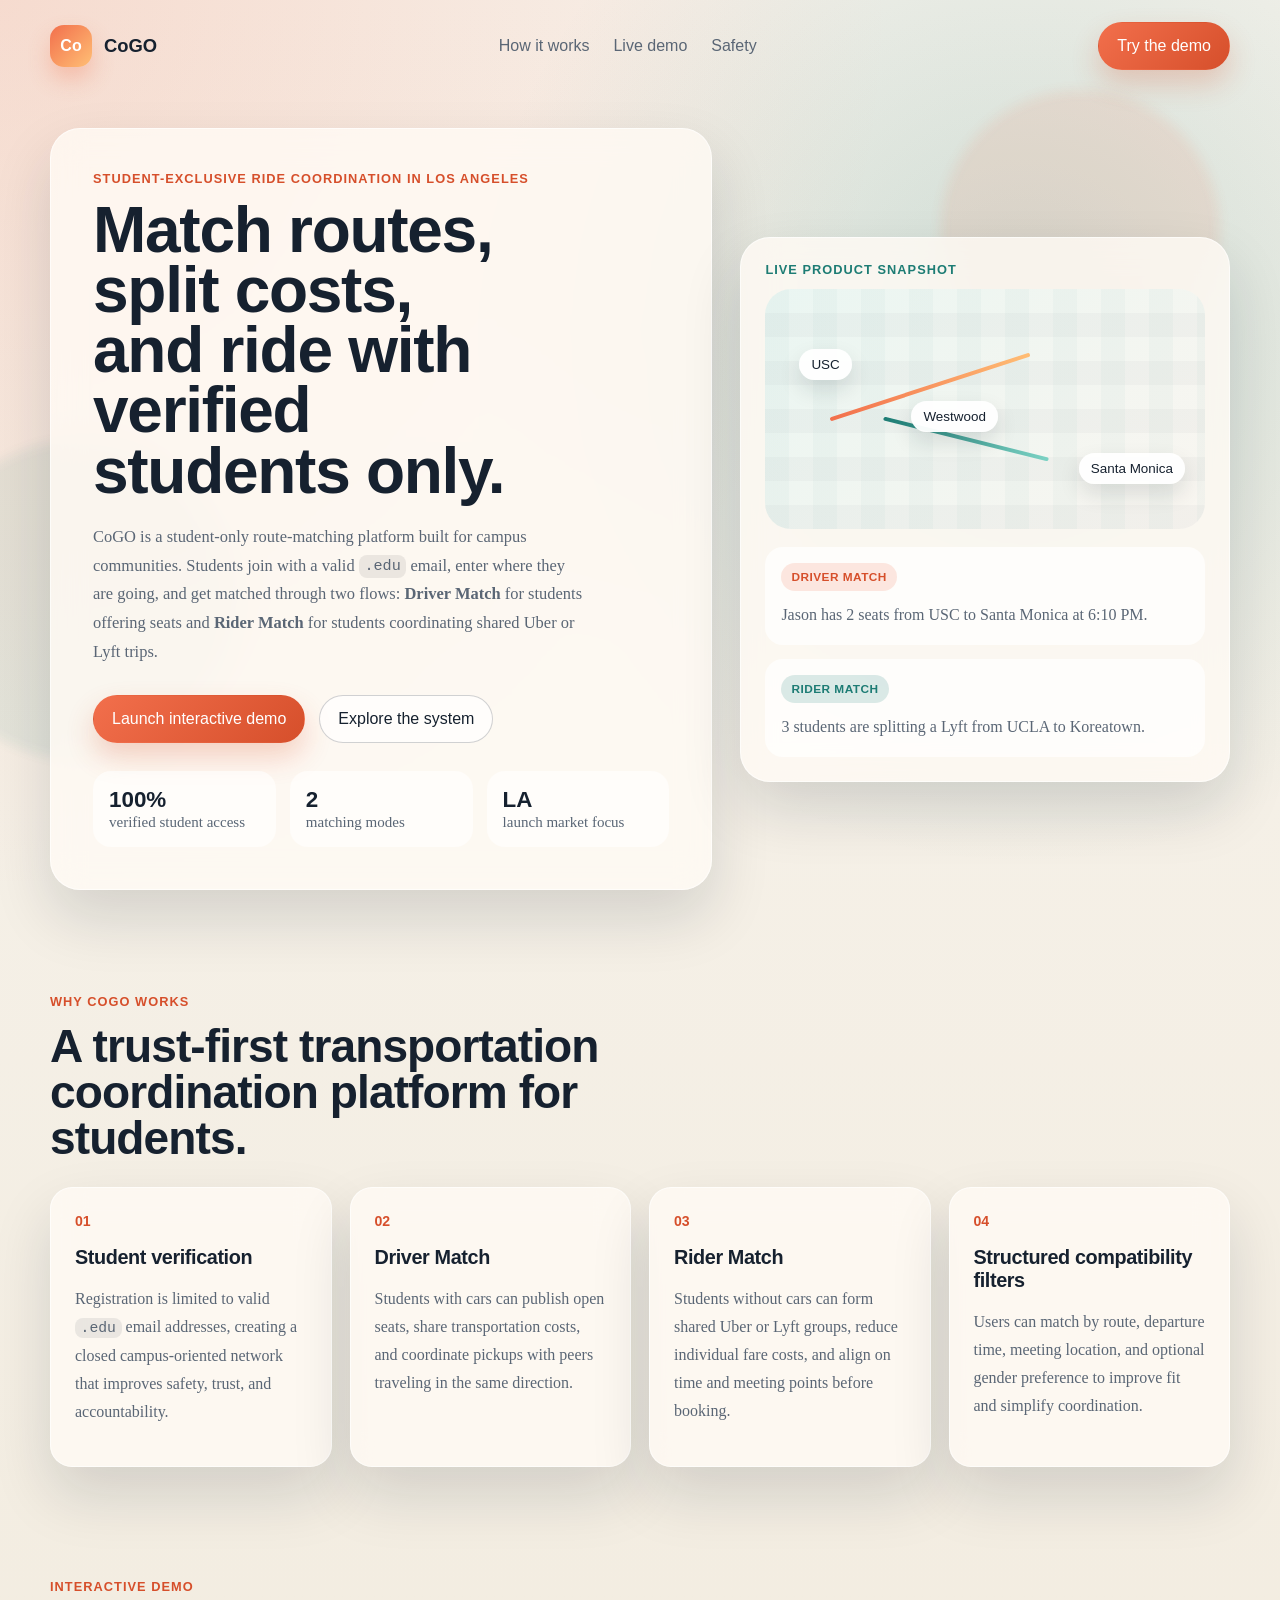
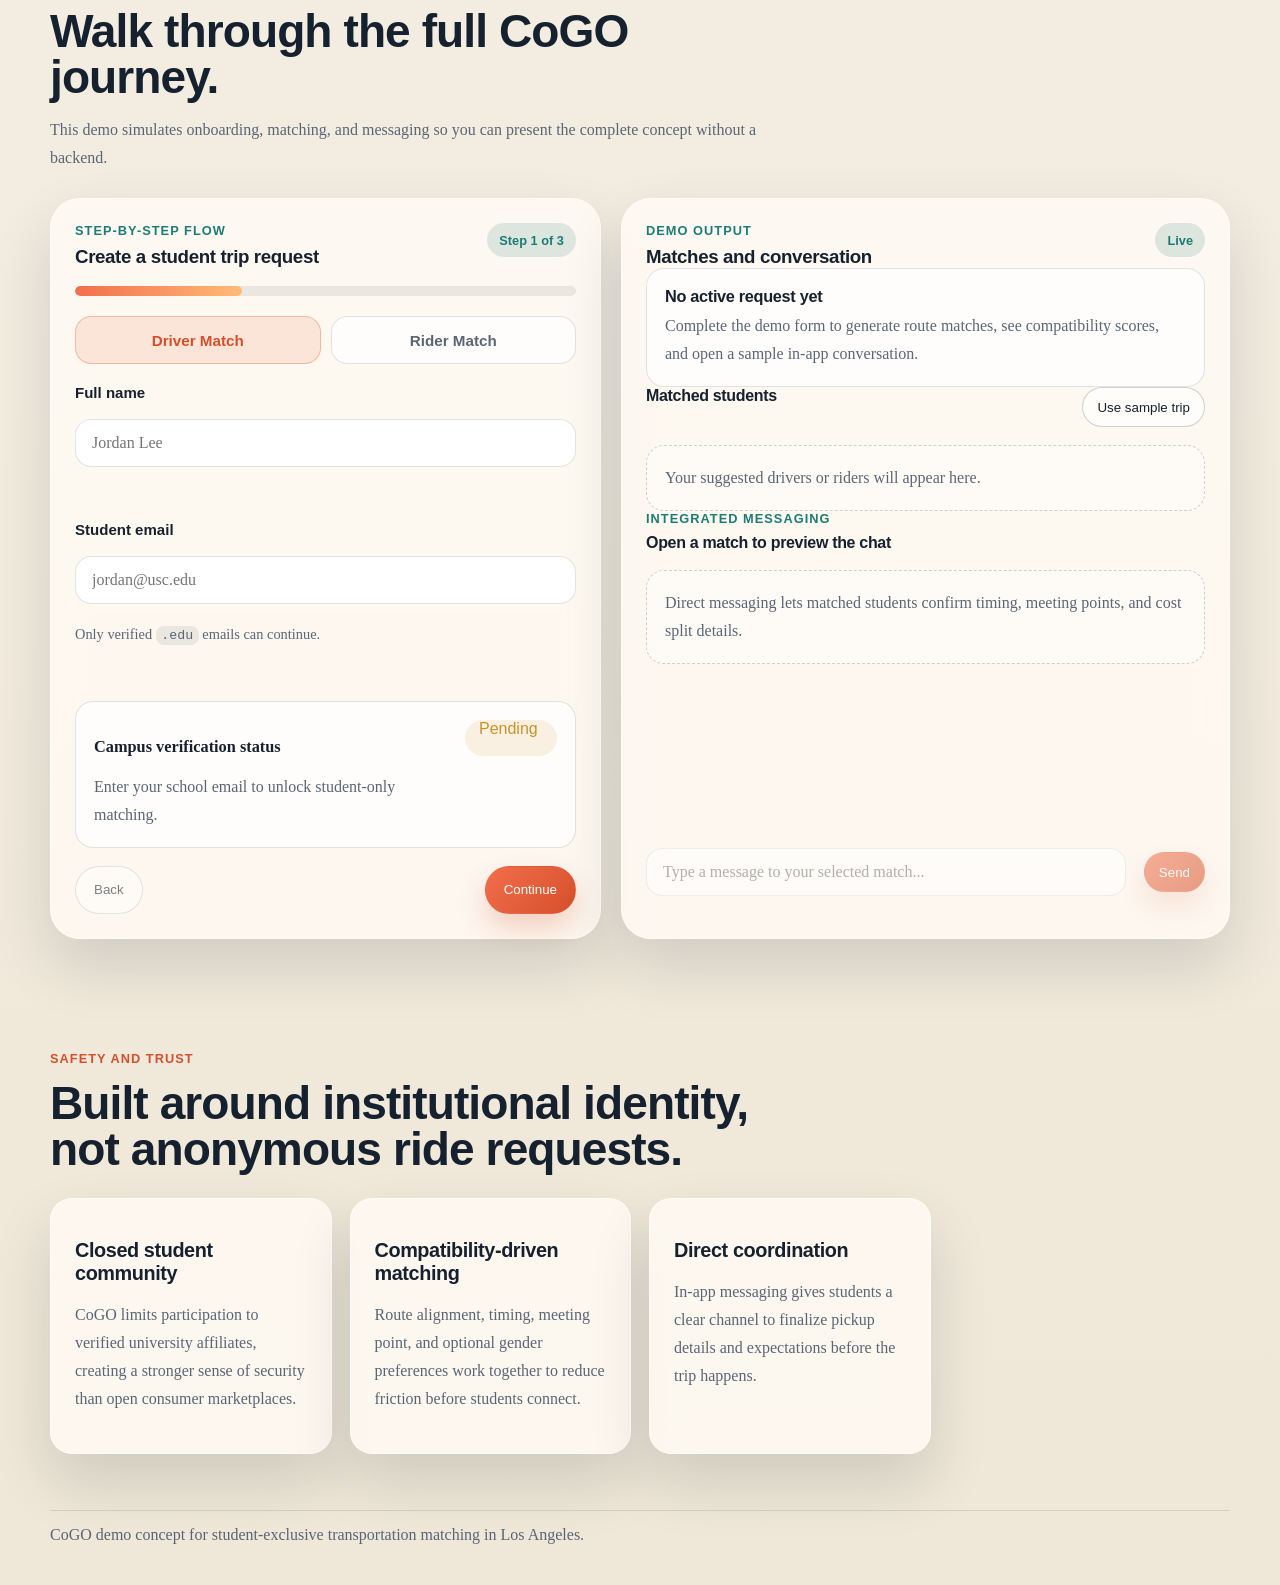
==== index.html @ 8ef9aaa8 "file updated" ====
<!DOCTYPE html>
<html lang="en">
<head>
  <meta charset="UTF-8">
  <meta name="viewport" content="width=device-width, initial-scale=1.0">
  <title>CoGO | Student-Only Ride Matching Demo</title>
  <link rel="stylesheet" href="style.css">
</head>
<body>
  <div class="orb orb-one" aria-hidden="true"></div>
  <div class="orb orb-two" aria-hidden="true"></div>

  <header class="topbar">
    <a class="brand" href="#hero">
      <span class="brand-mark">Co</span>
      <span class="brand-text">CoGO</span>
    </a>
    <nav class="nav">
      <a href="#how-it-works">How it works</a>
      <a href="#demo">Live demo</a>
      <a href="#safety">Safety</a>
    </nav>
    <a class="nav-cta" href="#demo">Try the demo</a>
  </header>

  <main>
    <section class="hero" id="hero">
      <div class="hero-copy">
        <p class="eyebrow">Student-exclusive ride coordination in Los Angeles</p>
        <h1>Match routes, split costs, and ride with verified students only.</h1>
        <p class="hero-text">
          CoGO is a student-only route-matching platform built for campus communities. Students join with a valid
          <code>.edu</code> email, enter where they are going, and get matched through two flows:
          <strong>Driver Match</strong> for students offering seats and <strong>Rider Match</strong> for students
          coordinating shared Uber or Lyft trips.
        </p>
        <div class="hero-actions">
          <a class="primary-button" href="#demo">Launch interactive demo</a>
          <a class="secondary-button" href="#how-it-works">Explore the system</a>
        </div>
        <div class="hero-metrics">
          <article>
            <strong>100%</strong>
            <span>verified student access</span>
          </article>
          <article>
            <strong>2</strong>
            <span>matching modes</span>
          </article>
          <article>
            <strong>LA</strong>
            <span>launch market focus</span>
          </article>
        </div>
      </div>

      <aside class="hero-card">
        <p class="panel-label">Live product snapshot</p>
        <div class="mini-map">
          <div class="mini-route route-a"></div>
          <div class="mini-route route-b"></div>
          <div class="mini-node node-a">USC</div>
          <div class="mini-node node-b">Santa Monica</div>
          <div class="mini-node node-c">Westwood</div>
        </div>
        <div class="mini-feed">
          <div class="mini-item">
            <span class="tag driver">Driver Match</span>
            <p>Jason has 2 seats from USC to Santa Monica at 6:10 PM.</p>
          </div>
          <div class="mini-item">
            <span class="tag rider">Rider Match</span>
            <p>3 students are splitting a Lyft from UCLA to Koreatown.</p>
          </div>
        </div>
      </aside>
    </section>

    <section class="feature-section" id="how-it-works">
      <div class="section-heading">
        <p class="eyebrow">Why CoGO works</p>
        <h2>A trust-first transportation coordination platform for students.</h2>
      </div>

      <div class="feature-grid">
        <article class="feature-card">
          <span class="feature-number">01</span>
          <h3>Student verification</h3>
          <p>
            Registration is limited to valid <code>.edu</code> email addresses, creating a closed campus-oriented
            network that improves safety, trust, and accountability.
          </p>
        </article>
        <article class="feature-card">
          <span class="feature-number">02</span>
          <h3>Driver Match</h3>
          <p>
            Students with cars can publish open seats, share transportation costs, and coordinate pickups with peers
            traveling in the same direction.
          </p>
        </article>
        <article class="feature-card">
          <span class="feature-number">03</span>
          <h3>Rider Match</h3>
          <p>
            Students without cars can form shared Uber or Lyft groups, reduce individual fare costs, and align on
            time and meeting points before booking.
          </p>
        </article>
        <article class="feature-card">
          <span class="feature-number">04</span>
          <h3>Structured compatibility filters</h3>
          <p>
            Users can match by route, departure time, meeting location, and optional gender preference to improve fit
            and simplify coordination.
          </p>
        </article>
      </div>
    </section>

    <section class="demo-section" id="demo">
      <div class="section-heading">
        <p class="eyebrow">Interactive demo</p>
        <h2>Walk through the full CoGO journey.</h2>
        <p class="section-copy">
          This demo simulates onboarding, matching, and messaging so you can present the complete concept without a
          backend.
        </p>
      </div>

      <div class="demo-layout">
        <section class="demo-panel form-panel">
          <div class="panel-header">
            <div>
              <p class="panel-label">Step-by-step flow</p>
              <h3>Create a student trip request</h3>
            </div>
            <div class="step-indicator" id="stepIndicator">Step 1 of 3</div>
          </div>

          <div class="progress-track" aria-hidden="true">
            <span class="progress-fill" id="progressFill"></span>
          </div>

          <div class="demo-tabs" role="tablist" aria-label="Match type">
            <button class="demo-tab active" type="button" data-mode="driver">Driver Match</button>
            <button class="demo-tab" type="button" data-mode="rider">Rider Match</button>
          </div>

          <form id="matchForm" novalidate>
            <div class="form-step active" data-step="1">
              <div class="field">
                <label for="name">Full name</label>
                <input id="name" name="name" type="text" placeholder="Jordan Lee" required>
                <p class="error-message" id="nameError"></p>
              </div>

              <div class="field">
                <label for="email">Student email</label>
                <input id="email" name="email" type="email" placeholder="jordan@usc.edu" required>
                <p class="hint-text">Only verified <code>.edu</code> emails can continue.</p>
                <p class="error-message" id="emailError"></p>
              </div>

              <div class="verification-card" id="verificationCard">
                <div>
                  <p class="verification-title">Campus verification status</p>
                  <p class="verification-copy" id="verificationText">
                    Enter your school email to unlock student-only matching.
                  </p>
                </div>
                <span class="verification-badge pending" id="verificationBadge">Pending</span>
              </div>
            </div>

            <div class="form-step" data-step="2">
              <div class="field">
                <label for="origin">Departure location</label>
                <input id="origin" name="origin" type="text" placeholder="USC Village" required>
                <p class="error-message" id="originError"></p>
              </div>

              <div class="field">
                <label for="destination">Destination</label>
                <input id="destination" name="destination" type="text" placeholder="Santa Monica" required>
                <p class="error-message" id="destinationError"></p>
              </div>

              <div class="field-grid">
                <div class="field">
                  <label for="time">Preferred departure time</label>
                  <input id="time" name="time" type="time" required>
                  <p class="error-message" id="timeError"></p>
                </div>
                <div class="field">
                  <label for="meetingPoint">Meeting point</label>
                  <input id="meetingPoint" name="meetingPoint" type="text" placeholder="Leavey Library entrance" required>
                  <p class="error-message" id="meetingPointError"></p>
                </div>
              </div>
            </div>

            <div class="form-step" data-step="3">
              <div class="field-grid">
                <div class="field">
                  <label for="seats">Available seats / group size</label>
                  <select id="seats" name="seats">
                    <option value="1">1</option>
                    <option value="2" selected>2</option>
                    <option value="3">3</option>
                    <option value="4">4</option>
                  </select>
                </div>
                <div class="field">
                  <label for="genderPreference">Gender preference</label>
                  <select id="genderPreference" name="genderPreference">
                    <option value="No preference" selected>No preference</option>
                    <option value="Women only">Women only</option>
                    <option value="Men only">Men only</option>
                  </select>
                </div>
              </div>

              <div class="field">
                <label for="notes">Extra notes</label>
                <textarea id="notes" name="notes" rows="4" placeholder="Example: Can wait 10 minutes, one carry-on bag, prefers front gate pickup."></textarea>
              </div>

              <div class="mode-summary" id="modeSummary">
                Driver Match selected: your request will show available seats to students heading the same way.
              </div>
            </div>

            <div class="form-actions">
              <button class="ghost-button" id="backButton" type="button" disabled>Back</button>
              <button class="primary-button" id="nextButton" type="button">Continue</button>
            </div>
          </form>
        </section>

        <section class="demo-panel output-panel">
          <div class="panel-header">
            <div>
              <p class="panel-label">Demo output</p>
              <h3>Matches and conversation</h3>
            </div>
            <span class="live-dot">Live</span>
          </div>

          <div class="summary-card" id="summaryCard">
            <div>
              <p class="summary-title">No active request yet</p>
              <p class="summary-copy">
                Complete the demo form to generate route matches, see compatibility scores, and open a sample in-app
                conversation.
              </p>
            </div>
          </div>

          <div class="results-block">
            <div class="results-header">
              <h4>Matched students</h4>
              <button class="ghost-button compact" id="simulateButton" type="button">Use sample trip</button>
            </div>
            <div class="match-list" id="matchList">
              <p class="empty-state">Your suggested drivers or riders will appear here.</p>
            </div>
          </div>

          <div class="message-panel">
            <div class="message-header">
              <div>
                <p class="panel-label">Integrated messaging</p>
                <h4 id="chatTitle">Open a match to preview the chat</h4>
              </div>
            </div>
            <div class="message-thread" id="messageThread">
              <p class="empty-state">Direct messaging lets matched students confirm timing, meeting points, and cost split details.</p>
            </div>
            <form class="message-compose" id="messageForm">
              <input id="messageInput" type="text" placeholder="Type a message to your selected match..." disabled>
              <button class="primary-button compact" type="submit" disabled id="sendButton">Send</button>
            </form>
          </div>
        </section>
      </div>
    </section>

    <section class="safety-section" id="safety">
      <div class="section-heading">
        <p class="eyebrow">Safety and trust</p>
        <h2>Built around institutional identity, not anonymous ride requests.</h2>
      </div>

      <div class="safety-grid">
        <article class="safety-card">
          <h3>Closed student community</h3>
          <p>
            CoGO limits participation to verified university affiliates, creating a stronger sense of security than
            open consumer marketplaces.
          </p>
        </article>
        <article class="safety-card">
          <h3>Compatibility-driven matching</h3>
          <p>
            Route alignment, timing, meeting point, and optional gender preferences work together to reduce friction
            before students connect.
          </p>
        </article>
        <article class="safety-card">
          <h3>Direct coordination</h3>
          <p>
            In-app messaging gives students a clear channel to finalize pickup details and expectations before the trip
            happens.
          </p>
        </article>
      </div>
    </section>
  </main>

  <footer class="footer">
    <p>CoGO demo concept for student-exclusive transportation matching in Los Angeles.</p>
  </footer>

  <script src="script.js"></script>
</body>
</html>
---- style.css ----
:root {
  --bg: #f5f2ea;
  --surface: rgba(255, 251, 245, 0.82);
  --surface-strong: rgba(255, 255, 255, 0.96);
  --ink: #16212f;
  --muted: #5a6675;
  --line: rgba(22, 33, 47, 0.12);
  --line-strong: rgba(22, 33, 47, 0.2);
  --accent: #f26f4c;
  --accent-deep: #d64f2b;
  --teal: #1d7c74;
  --gold: #c89428;
  --shadow: 0 28px 60px rgba(15, 30, 40, 0.14);
  --radius-xl: 30px;
  --radius-lg: 22px;
  --radius-md: 16px;
}

* {
  box-sizing: border-box;
}

html {
  scroll-behavior: smooth;
}

body {
  margin: 0;
  color: var(--ink);
  font-family: Georgia, "Times New Roman", serif;
  background:
    radial-gradient(circle at top left, rgba(242, 111, 76, 0.18), transparent 26%),
    radial-gradient(circle at 80% 10%, rgba(29, 124, 116, 0.18), transparent 18%),
    linear-gradient(180deg, #f7f3ec 0%, #efe7d7 100%);
}

a {
  color: inherit;
  text-decoration: none;
}

code {
  padding: 0.14rem 0.35rem;
  border-radius: 8px;
  background: rgba(22, 33, 47, 0.08);
  font-family: "Courier New", monospace;
  font-size: 0.92em;
}

.orb {
  position: fixed;
  border-radius: 999px;
  filter: blur(6px);
  pointer-events: none;
  opacity: 0.7;
}

.orb-one {
  top: 90px;
  right: 60px;
  width: 280px;
  height: 280px;
  background: rgba(242, 111, 76, 0.16);
}

.orb-two {
  left: -80px;
  bottom: 140px;
  width: 320px;
  height: 320px;
  background: rgba(29, 124, 116, 0.12);
}

.topbar,
.hero,
.feature-section,
.demo-section,
.safety-section,
.footer {
  width: min(1180px, calc(100% - 32px));
  margin: 0 auto;
}

.topbar {
  display: flex;
  align-items: center;
  justify-content: space-between;
  gap: 20px;
  padding: 22px 0;
}

.brand {
  display: inline-flex;
  align-items: center;
  gap: 12px;
  font-weight: 700;
}

.brand-mark {
  display: inline-grid;
  place-items: center;
  width: 42px;
  height: 42px;
  border-radius: 14px;
  background: linear-gradient(135deg, var(--accent), #ffbf75);
  color: #fff;
  font-family: "Trebuchet MS", "Segoe UI", sans-serif;
  box-shadow: 0 12px 22px rgba(242, 111, 76, 0.3);
}

.brand-text,
.nav,
.nav-cta,
.eyebrow,
.hero-metrics strong,
.panel-label,
.step-indicator,
.demo-tab,
.feature-number,
.tag,
.live-dot,
.verification-badge,
.primary-button,
.secondary-button,
.ghost-button,
label,
.score-pill {
  font-family: "Trebuchet MS", "Segoe UI", sans-serif;
}

.brand-text {
  font-size: 1.15rem;
}

.nav {
  display: flex;
  gap: 24px;
  color: var(--muted);
}

.nav a:hover {
  color: var(--ink);
}

.nav-cta,
.primary-button,
.secondary-button,
.ghost-button {
  display: inline-flex;
  justify-content: center;
  align-items: center;
  min-height: 48px;
  padding: 0 18px;
  border-radius: 999px;
  border: 1px solid transparent;
  cursor: pointer;
  transition: transform 0.2s ease, box-shadow 0.2s ease, background 0.2s ease;
}

.nav-cta,
.primary-button {
  background: linear-gradient(135deg, var(--accent), var(--accent-deep));
  color: #fff;
  box-shadow: 0 14px 28px rgba(214, 79, 43, 0.24);
}

.secondary-button,
.ghost-button {
  border-color: var(--line-strong);
  background: rgba(255, 255, 255, 0.65);
  color: var(--ink);
}

.compact {
  min-height: 40px;
  padding: 0 14px;
}

.nav-cta:hover,
.primary-button:hover,
.secondary-button:hover,
.ghost-button:hover {
  transform: translateY(-1px);
}

.hero {
  display: grid;
  grid-template-columns: 1.15fr 0.85fr;
  gap: 28px;
  align-items: center;
  padding: 36px 0 48px;
}

.hero-copy,
.hero-card,
.feature-card,
.demo-panel,
.safety-card {
  border: 1px solid rgba(255, 255, 255, 0.6);
  background: var(--surface);
  backdrop-filter: blur(16px);
  box-shadow: var(--shadow);
}

.hero-copy {
  padding: 42px;
  border-radius: var(--radius-xl);
}

.eyebrow {
  margin: 0 0 14px;
  color: var(--accent-deep);
  text-transform: uppercase;
  letter-spacing: 0.08em;
  font-size: 0.8rem;
  font-weight: 700;
}

h1,
h2,
h3,
h4,
.summary-title,
.match-card h5 {
  margin: 0;
  font-family: "Gill Sans", "Trebuchet MS", sans-serif;
  letter-spacing: -0.02em;
}

h1 {
  max-width: 12ch;
  font-size: clamp(3rem, 5vw, 5.4rem);
  line-height: 0.94;
}

.hero-text,
.section-copy,
.feature-card p,
.safety-card p,
.summary-copy,
.mode-summary,
.hint-text,
.verification-copy,
.mini-item p,
.footer p,
.match-card p,
.empty-state {
  color: var(--muted);
  line-height: 1.75;
}

.hero-text {
  max-width: 60ch;
  margin: 22px 0 0;
  font-size: 1.03rem;
}

.hero-actions {
  display: flex;
  flex-wrap: wrap;
  gap: 14px;
  margin-top: 28px;
}

.hero-metrics {
  display: grid;
  grid-template-columns: repeat(3, minmax(0, 1fr));
  gap: 14px;
  margin-top: 28px;
}

.hero-metrics article {
  padding: 16px;
  border-radius: 18px;
  background: rgba(255, 255, 255, 0.58);
}

.hero-metrics strong {
  display: block;
  font-size: 1.4rem;
}

.hero-metrics span {
  color: var(--muted);
  font-size: 0.94rem;
}

.hero-card {
  padding: 24px;
  border-radius: var(--radius-xl);
}

.panel-label {
  margin: 0 0 8px;
  color: var(--teal);
  text-transform: uppercase;
  letter-spacing: 0.08em;
  font-size: 0.8rem;
  font-weight: 700;
}

.mini-map {
  position: relative;
  height: 240px;
  margin-top: 12px;
  border-radius: 26px;
  background:
    linear-gradient(rgba(255,255,255,0.45), rgba(255,255,255,0.45)),
    repeating-linear-gradient(90deg, rgba(29, 124, 116, 0.06), rgba(29, 124, 116, 0.06) 24px, transparent 24px, transparent 48px),
    repeating-linear-gradient(0deg, rgba(22, 33, 47, 0.05), rgba(22, 33, 47, 0.05) 24px, transparent 24px, transparent 48px),
    linear-gradient(135deg, #d9eee7, #f4eee4);
  overflow: hidden;
}

.mini-route {
  position: absolute;
  height: 4px;
  border-radius: 999px;
}

.route-a {
  top: 96px;
  left: 60px;
  width: 210px;
  background: linear-gradient(90deg, var(--accent), #ffbd74);
  transform: rotate(-18deg);
}

.route-b {
  top: 148px;
  left: 116px;
  width: 170px;
  background: linear-gradient(90deg, var(--teal), #7cd2c4);
  transform: rotate(14deg);
}

.mini-node {
  position: absolute;
  padding: 8px 12px;
  border-radius: 999px;
  background: var(--surface-strong);
  font-family: "Trebuchet MS", "Segoe UI", sans-serif;
  font-size: 0.84rem;
  box-shadow: 0 10px 22px rgba(15, 30, 40, 0.12);
}

.node-a {
  top: 60px;
  left: 34px;
}

.node-b {
  top: 164px;
  right: 20px;
}

.node-c {
  top: 112px;
  left: 146px;
}

.mini-feed {
  display: grid;
  gap: 14px;
  margin-top: 18px;
}

.mini-item {
  padding: 16px;
  border-radius: 18px;
  background: rgba(255, 255, 255, 0.72);
}

.mini-item p {
  margin: 10px 0 0;
}

.tag {
  display: inline-flex;
  align-items: center;
  min-height: 28px;
  padding: 0 10px;
  border-radius: 999px;
  font-size: 0.74rem;
  font-weight: 700;
  letter-spacing: 0.04em;
  text-transform: uppercase;
}

.tag.driver {
  background: rgba(242, 111, 76, 0.16);
  color: var(--accent-deep);
}

.tag.rider {
  background: rgba(29, 124, 116, 0.16);
  color: var(--teal);
}

.feature-section,
.demo-section,
.safety-section {
  padding: 56px 0;
}

.section-heading {
  max-width: 720px;
  margin-bottom: 26px;
}

h2 {
  font-size: clamp(2rem, 3.6vw, 3.4rem);
  line-height: 1;
}

.feature-grid,
.safety-grid {
  display: grid;
  grid-template-columns: repeat(4, minmax(0, 1fr));
  gap: 18px;
}

.feature-card,
.safety-card {
  padding: 24px;
  border-radius: var(--radius-lg);
}

.feature-number {
  color: var(--accent-deep);
  font-size: 0.88rem;
  font-weight: 700;
}

.feature-card h3,
.safety-card h3 {
  margin-top: 16px;
  font-size: 1.24rem;
}

.demo-layout {
  display: grid;
  grid-template-columns: 0.95fr 1.05fr;
  gap: 20px;
}

.demo-panel {
  padding: 24px;
  border-radius: var(--radius-xl);
}

.panel-header,
.results-header,
.message-header,
.verification-card,
.summary-card,
.match-card-header,
.match-meta,
.form-actions {
  display: flex;
  align-items: flex-start;
  justify-content: space-between;
  gap: 12px;
}

.step-indicator,
.live-dot {
  display: inline-flex;
  align-items: center;
  min-height: 34px;
  padding: 0 12px;
  border-radius: 999px;
  background: rgba(29, 124, 116, 0.14);
  color: var(--teal);
  font-size: 0.8rem;
  font-weight: 700;
}

.progress-track {
  width: 100%;
  height: 10px;
  margin: 18px 0 20px;
  border-radius: 999px;
  background: rgba(22, 33, 47, 0.08);
  overflow: hidden;
}

.progress-fill {
  display: block;
  width: 33.333%;
  height: 100%;
  border-radius: inherit;
  background: linear-gradient(90deg, var(--accent), #ffbb77);
  transition: width 0.25s ease;
}

.demo-tabs {
  display: inline-grid;
  grid-template-columns: repeat(2, minmax(0, 1fr));
  width: 100%;
  gap: 10px;
  margin-bottom: 20px;
}

.demo-tab {
  min-height: 48px;
  border: 1px solid var(--line);
  border-radius: 16px;
  background: rgba(255, 255, 255, 0.72);
  color: var(--muted);
  font-size: 0.95rem;
  font-weight: 700;
  cursor: pointer;
  transition: all 0.2s ease;
}

.demo-tab.active {
  border-color: rgba(242, 111, 76, 0.4);
  background: rgba(242, 111, 76, 0.14);
  color: var(--accent-deep);
}

form,
.results-block,
.message-panel,
.match-list,
.message-thread,
.field,
.field-grid {
  display: grid;
  gap: 18px;
}

.form-step {
  display: none;
  gap: 16px;
}

.form-step.active {
  display: grid;
}

.field-grid {
  grid-template-columns: repeat(2, minmax(0, 1fr));
  gap: 14px;
}

label {
  font-size: 0.94rem;
  font-weight: 700;
}

input,
select,
textarea {
  width: 100%;
  padding: 14px 16px;
  border: 1px solid var(--line);
  border-radius: var(--radius-md);
  background: var(--surface-strong);
  color: var(--ink);
  font: inherit;
  transition: border-color 0.2s ease, box-shadow 0.2s ease, transform 0.2s ease;
}

textarea {
  resize: vertical;
  min-height: 110px;
}

input:focus,
select:focus,
textarea:focus {
  outline: none;
  border-color: rgba(242, 111, 76, 0.6);
  box-shadow: 0 0 0 4px rgba(242, 111, 76, 0.12);
  transform: translateY(-1px);
}

input.invalid,
select.invalid,
textarea.invalid {
  border-color: rgba(214, 79, 43, 0.8);
  box-shadow: 0 0 0 4px rgba(214, 79, 43, 0.12);
}

.hint-text,
.error-message {
  margin: 0;
  font-size: 0.9rem;
}

.error-message {
  min-height: 20px;
  color: var(--accent-deep);
}

.verification-card,
.summary-card,
.mode-summary,
.match-card,
.message-bubble {
  border: 1px solid var(--line);
  border-radius: 18px;
  background: rgba(255, 255, 255, 0.7);
}

.verification-card,
.summary-card {
  padding: 18px;
}

.verification-title,
.summary-title {
  font-size: 1.02rem;
  font-weight: 700;
}

.verification-copy,
.summary-copy {
  margin: 6px 0 0;
}

.verification-badge {
  min-width: 92px;
  justify-content: center;
  min-height: 36px;
  padding: 0 14px;
  border-radius: 999px;
}

.verification-badge.pending {
  background: rgba(200, 148, 40, 0.12);
  color: var(--gold);
}

.verification-badge.verified {
  background: rgba(29, 124, 116, 0.15);
  color: var(--teal);
}

.verification-badge.blocked {
  background: rgba(214, 79, 43, 0.15);
  color: var(--accent-deep);
}

.mode-summary {
  padding: 16px 18px;
}

.empty-state {
  margin: 0;
  padding: 18px;
  border-radius: 18px;
  border: 1px dashed var(--line-strong);
  background: rgba(255, 255, 255, 0.42);
}

.match-card {
  padding: 18px;
  cursor: pointer;
  transition: transform 0.2s ease, border-color 0.2s ease, box-shadow 0.2s ease;
}

.match-card:hover,
.match-card.active {
  transform: translateY(-2px);
  border-color: rgba(29, 124, 116, 0.34);
  box-shadow: 0 14px 28px rgba(15, 30, 40, 0.1);
}

.match-card h5 {
  margin: 8px 0 6px;
  font-size: 1.12rem;
}

.match-card p {
  margin: 0;
}

.score-pill {
  display: inline-flex;
  align-items: center;
  min-height: 30px;
  padding: 0 10px;
  border-radius: 999px;
  background: rgba(29, 124, 116, 0.14);
  color: var(--teal);
  font-size: 0.8rem;
  font-weight: 700;
}

.message-thread {
  min-height: 260px;
  align-content: start;
}

.message-bubble {
  width: fit-content;
  max-width: min(86%, 420px);
  padding: 12px 14px;
  line-height: 1.55;
}

.message-bubble.match {
  justify-self: start;
}

.message-bubble.user {
  justify-self: end;
  background: rgba(242, 111, 76, 0.12);
  border-color: rgba(242, 111, 76, 0.22);
}

.message-compose {
  grid-template-columns: 1fr auto;
  align-items: center;
}

.message-compose input:disabled,
.message-compose button:disabled,
.ghost-button:disabled {
  opacity: 0.55;
  cursor: not-allowed;
}

.footer {
  padding: 0 0 36px;
}

.footer p {
  margin: 0;
  padding-top: 10px;
  border-top: 1px solid rgba(22, 33, 47, 0.12);
}

@media (max-width: 1040px) {
  .hero,
  .demo-layout,
  .feature-grid,
  .safety-grid {
    grid-template-columns: 1fr;
  }

  .hero-metrics,
  .field-grid {
    grid-template-columns: 1fr 1fr;
  }
}

@media (max-width: 720px) {
  .topbar {
    flex-wrap: wrap;
  }

  .nav {
    order: 3;
    width: 100%;
    justify-content: space-between;
  }

  .hero-copy,
  .hero-card,
  .demo-panel {
    padding: 20px;
  }

  .hero-metrics,
  .field-grid,
  .message-compose {
    grid-template-columns: 1fr;
  }

  .verification-card,
  .summary-card,
  .panel-header,
  .results-header,
  .message-header,
  .match-card-header,
  .match-meta,
  .form-actions {
    flex-direction: column;
    align-items: stretch;
  }
}
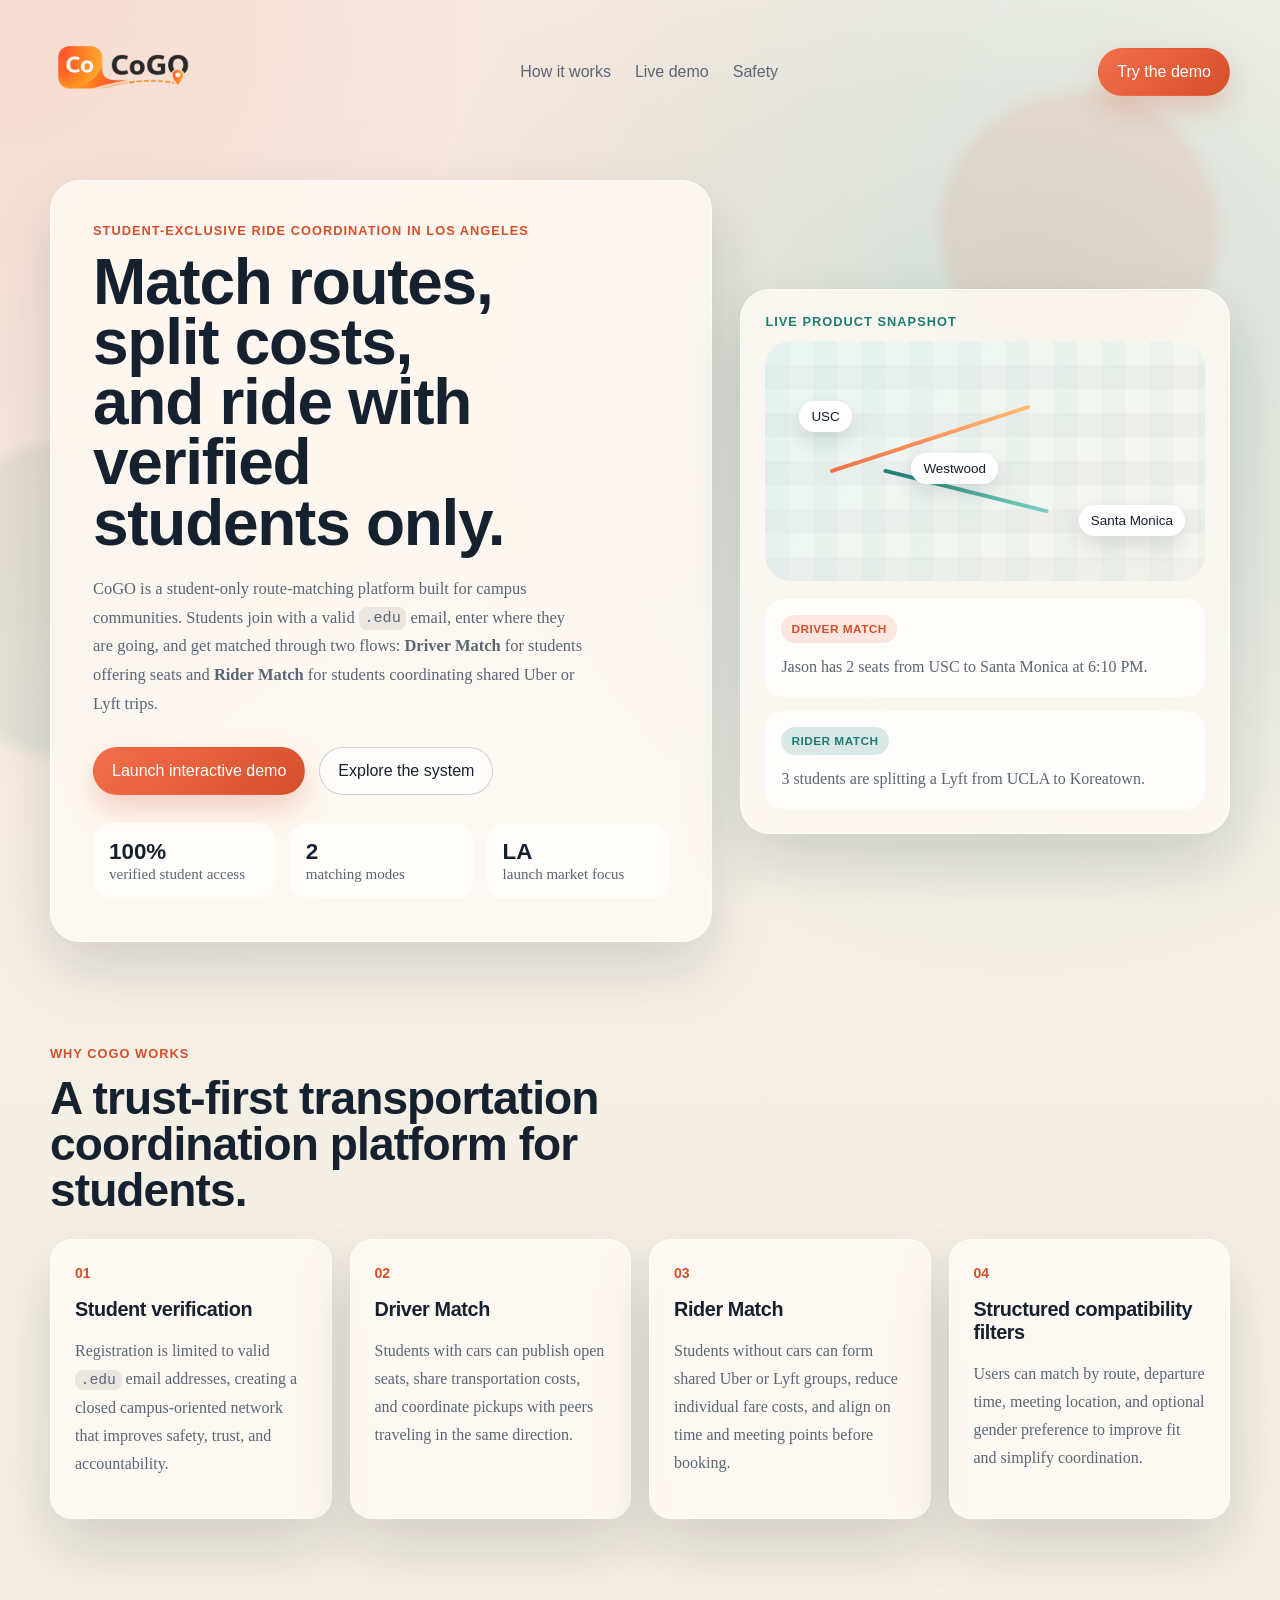
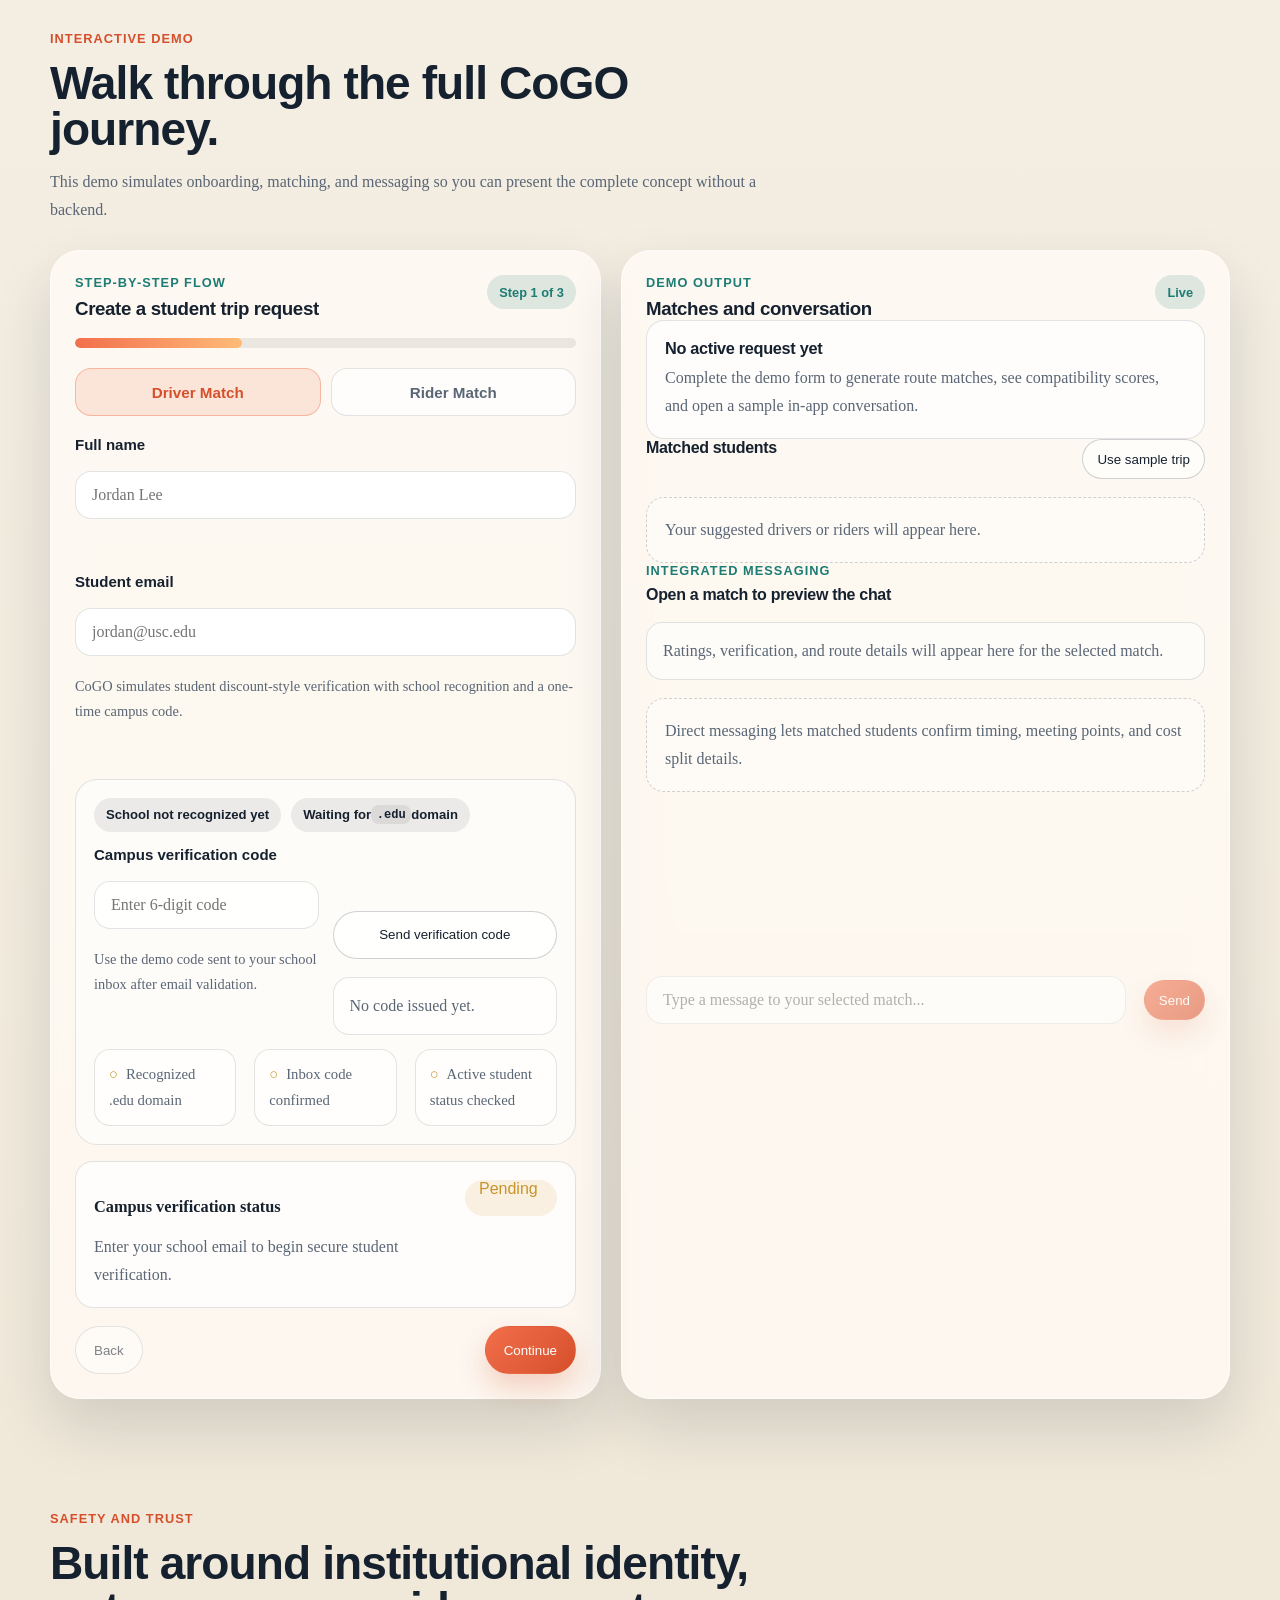
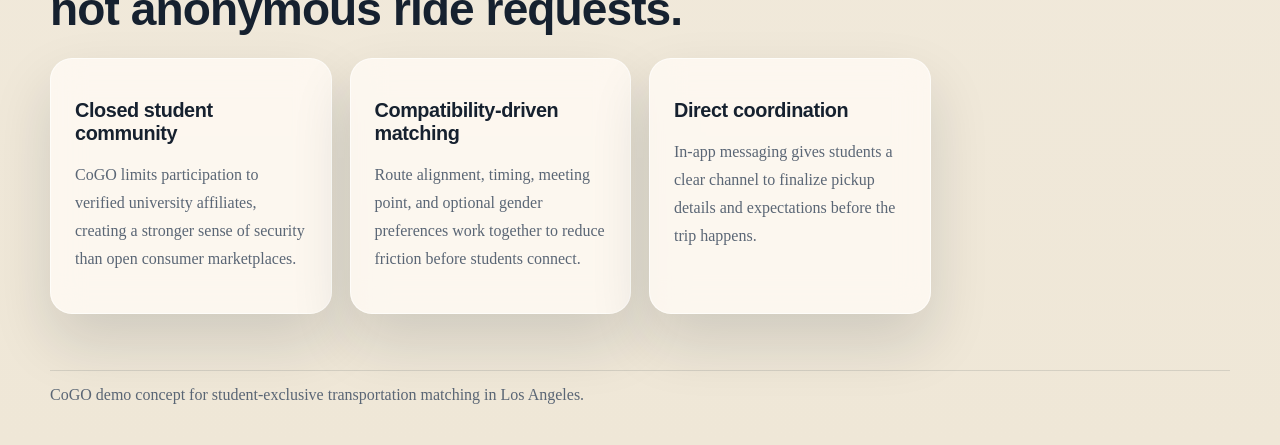
==== commit 41dcb72f: "updated asthetic upgrades and driver/rider rating; edu verification process" ====
--- a/index.html
+++ b/index.html
@@ -12,8 +12,7 @@
 
   <header class="topbar">
     <a class="brand" href="#hero">
-      <span class="brand-mark">Co</span>
-      <span class="brand-text">CoGO</span>
+      <img src="cogo.png" alt="company logo" width="150" height="100"></span>
     </a>
     <nav class="nav">
       <a href="#how-it-works">How it works</a>
@@ -158,15 +157,41 @@
               <div class="field">
                 <label for="email">Student email</label>
                 <input id="email" name="email" type="email" placeholder="jordan@usc.edu" required>
-                <p class="hint-text">Only verified <code>.edu</code> emails can continue.</p>
+                <p class="hint-text">CoGO simulates student discount-style verification with school recognition and a one-time campus code.</p>
                 <p class="error-message" id="emailError"></p>
+              </div>
+
+              <div class="verification-workflow">
+                <div class="verification-chip-row">
+                  <span class="verification-chip" id="schoolChip">School not recognized yet</span>
+                  <span class="verification-chip" id="domainChip">Waiting for <code>.edu</code> domain</span>
+                </div>
+
+                <div class="field-grid verification-grid">
+                  <div class="field">
+                    <label for="verificationCode">Campus verification code</label>
+                    <input id="verificationCode" name="verificationCode" type="text" inputmode="numeric" maxlength="6" placeholder="Enter 6-digit code">
+                    <p class="hint-text" id="codeHint">Use the demo code sent to your school inbox after email validation.</p>
+                    <p class="error-message" id="verificationCodeError"></p>
+                  </div>
+                  <div class="verification-actions">
+                    <button class="secondary-button" id="sendCodeButton" type="button">Send verification code</button>
+                    <div class="verification-mini-status" id="codeStatus">No code issued yet.</div>
+                  </div>
+                </div>
+
+                <div class="trust-checks" id="trustChecks">
+                  <div class="trust-item pending" id="trustDomain">Recognized .edu domain</div>
+                  <div class="trust-item pending" id="trustCode">Inbox code confirmed</div>
+                  <div class="trust-item pending" id="trustEnrollment">Active student status checked</div>
+                </div>
               </div>
 
               <div class="verification-card" id="verificationCard">
                 <div>
                   <p class="verification-title">Campus verification status</p>
                   <p class="verification-copy" id="verificationText">
-                    Enter your school email to unlock student-only matching.
+                    Enter your school email to begin secure student verification.
                   </p>
                 </div>
                 <span class="verification-badge pending" id="verificationBadge">Pending</span>
@@ -274,6 +299,9 @@
                 <h4 id="chatTitle">Open a match to preview the chat</h4>
               </div>
             </div>
+            <div class="chat-meta" id="chatMeta">
+              Ratings, verification, and route details will appear here for the selected match.
+            </div>
             <div class="message-thread" id="messageThread">
               <p class="empty-state">Direct messaging lets matched students confirm timing, meeting points, and cost split details.</p>
             </div>
--- a/style.css
+++ b/style.css
@@ -93,7 +93,6 @@
   display: inline-flex;
   align-items: center;
   gap: 12px;
-  font-weight: 700;
 }
 
 .brand-mark {
@@ -244,7 +243,10 @@
 .mini-item p,
 .footer p,
 .match-card p,
-.empty-state {
+.empty-state,
+.chat-meta,
+.verification-mini-status,
+.trust-item {
   color: var(--muted);
   line-height: 1.75;
 }
@@ -526,9 +528,88 @@
 .match-list,
 .message-thread,
 .field,
-.field-grid {
+.field-grid,
+.verification-actions,
+.trust-checks {
   display: grid;
   gap: 18px;
+}
+
+.verification-workflow {
+  display: grid;
+  gap: 14px;
+  padding: 18px;
+  border-radius: 22px;
+  border: 1px solid var(--line);
+  background: rgba(255, 255, 255, 0.58);
+}
+
+.verification-chip-row {
+  display: flex;
+  flex-wrap: wrap;
+  gap: 10px;
+}
+
+.verification-chip {
+  display: inline-flex;
+  align-items: center;
+  min-height: 34px;
+  padding: 0 12px;
+  border-radius: 999px;
+  background: rgba(22, 33, 47, 0.08);
+  font-family: "Trebuchet MS", "Segoe UI", sans-serif;
+  font-size: 0.82rem;
+  font-weight: 700;
+}
+
+.verification-grid {
+  align-items: end;
+}
+
+.verification-actions {
+  grid-template-rows: auto 1fr;
+}
+
+.verification-mini-status,
+.chat-meta {
+  padding: 14px 16px;
+  border-radius: 16px;
+  border: 1px solid var(--line);
+  background: rgba(255, 255, 255, 0.54);
+}
+
+.trust-checks {
+  grid-template-columns: repeat(3, minmax(0, 1fr));
+}
+
+.trust-item {
+  padding: 12px 14px;
+  border-radius: 16px;
+  border: 1px solid var(--line);
+  background: rgba(255, 255, 255, 0.48);
+  font-size: 0.92rem;
+}
+
+.trust-item.pending::before,
+.trust-item.complete::before,
+.trust-item.blocked::before {
+  margin-right: 8px;
+  font-weight: 700;
+}
+
+.trust-item.pending::before {
+  content: "○";
+  color: var(--gold);
+}
+
+.trust-item.complete::before {
+  content: "●";
+  color: var(--teal);
+}
+
+.trust-item.blocked::before {
+  content: "●";
+  color: var(--accent-deep);
 }
 
 .form-step {
@@ -644,6 +725,11 @@
   color: var(--accent-deep);
 }
 
+.verification-badge.checking {
+  background: rgba(29, 124, 116, 0.12);
+  color: var(--teal);
+}
+
 .mode-summary {
   padding: 16px 18px;
 }
@@ -672,6 +758,26 @@
 .match-card h5 {
   margin: 8px 0 6px;
   font-size: 1.12rem;
+}
+
+.match-rating-row {
+  display: flex;
+  flex-wrap: wrap;
+  gap: 10px;
+  margin: 10px 0;
+}
+
+.rating-pill {
+  display: inline-flex;
+  align-items: center;
+  min-height: 30px;
+  padding: 0 10px;
+  border-radius: 999px;
+  background: rgba(255, 255, 255, 0.92);
+  border: 1px solid var(--line);
+  font-family: "Trebuchet MS", "Segoe UI", sans-serif;
+  font-size: 0.8rem;
+  font-weight: 700;
 }
 
 .match-card p {
@@ -767,7 +873,8 @@
 
   .hero-metrics,
   .field-grid,
-  .message-compose {
+  .message-compose,
+  .trust-checks {
     grid-template-columns: 1fr;
   }
 
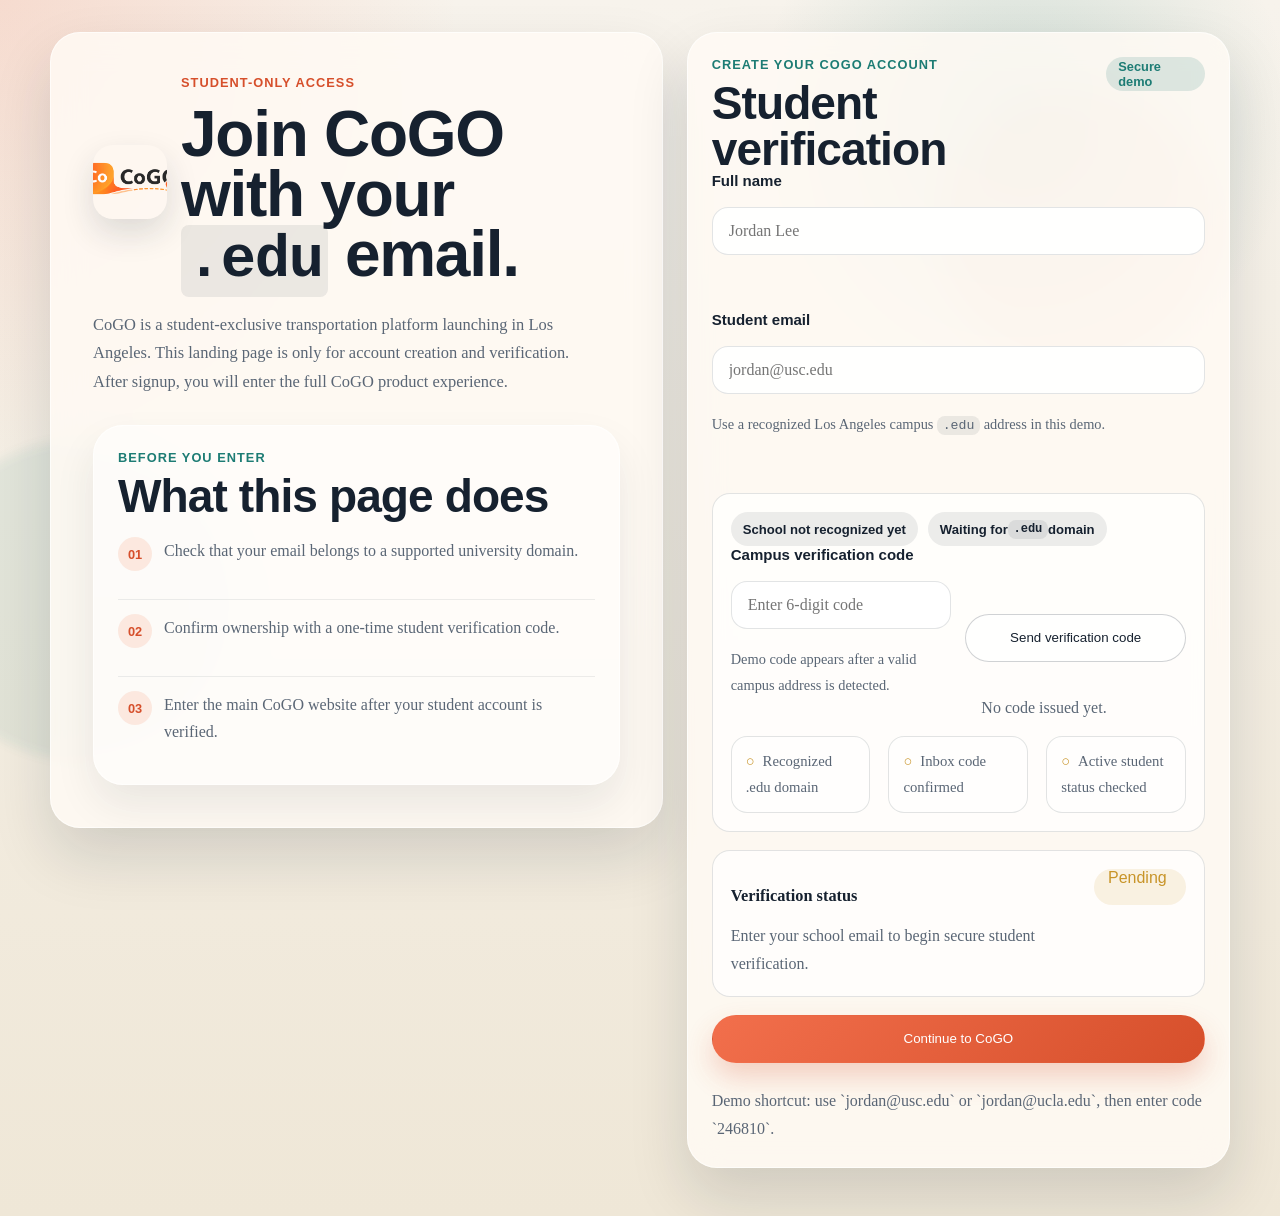
==== commit 321027c7: "update landing page" ====
--- a/index.html
+++ b/index.html
@@ -3,353 +3,113 @@
 <head>
   <meta charset="UTF-8">
   <meta name="viewport" content="width=device-width, initial-scale=1.0">
-  <title>CoGO | Student-Only Ride Matching Demo</title>
+  <title>CoGO | Student Sign Up</title>
   <link rel="stylesheet" href="style.css">
 </head>
-<body>
+<body class="signup-body">
   <div class="orb orb-one" aria-hidden="true"></div>
   <div class="orb orb-two" aria-hidden="true"></div>
 
-  <header class="topbar">
-    <a class="brand" href="#hero">
-      <img src="cogo.png" alt="company logo" width="150" height="100"></span>
-    </a>
-    <nav class="nav">
-      <a href="#how-it-works">How it works</a>
-      <a href="#demo">Live demo</a>
-      <a href="#safety">Safety</a>
-    </nav>
-    <a class="nav-cta" href="#demo">Try the demo</a>
-  </header>
-
-  <main>
-    <section class="hero" id="hero">
-      <div class="hero-copy">
-        <p class="eyebrow">Student-exclusive ride coordination in Los Angeles</p>
-        <h1>Match routes, split costs, and ride with verified students only.</h1>
-        <p class="hero-text">
-          CoGO is a student-only route-matching platform built for campus communities. Students join with a valid
-          <code>.edu</code> email, enter where they are going, and get matched through two flows:
-          <strong>Driver Match</strong> for students offering seats and <strong>Rider Match</strong> for students
-          coordinating shared Uber or Lyft trips.
-        </p>
-        <div class="hero-actions">
-          <a class="primary-button" href="#demo">Launch interactive demo</a>
-          <a class="secondary-button" href="#how-it-works">Explore the system</a>
-        </div>
-        <div class="hero-metrics">
-          <article>
-            <strong>100%</strong>
-            <span>verified student access</span>
-          </article>
-          <article>
-            <strong>2</strong>
-            <span>matching modes</span>
-          </article>
-          <article>
-            <strong>LA</strong>
-            <span>launch market focus</span>
-          </article>
+  <main class="signup-shell">
+    <section class="signup-hero">
+      <div class="brand-lockup">
+        <img class="brand-logo-image" src="cogo.png" alt="CoGO logo">
+        <div>
+          <p class="eyebrow">Student-only access</p>
+          <h1>Join CoGO with your <code>.edu</code> email.</h1>
         </div>
       </div>
 
-      <aside class="hero-card">
-        <p class="panel-label">Live product snapshot</p>
-        <div class="mini-map">
-          <div class="mini-route route-a"></div>
-          <div class="mini-route route-b"></div>
-          <div class="mini-node node-a">USC</div>
-          <div class="mini-node node-b">Santa Monica</div>
-          <div class="mini-node node-c">Westwood</div>
-        </div>
-        <div class="mini-feed">
-          <div class="mini-item">
-            <span class="tag driver">Driver Match</span>
-            <p>Jason has 2 seats from USC to Santa Monica at 6:10 PM.</p>
+      <p class="hero-text">
+        CoGO is a student-exclusive transportation platform launching in Los Angeles. This landing page is only for
+        account creation and verification. After signup, you will enter the full CoGO product experience.
+      </p>
+
+      <div class="overview-card">
+        <p class="panel-label">Before you enter</p>
+        <h2>What this page does</h2>
+        <div class="overview-list">
+          <div class="overview-item">
+            <span class="overview-number">01</span>
+            <p>Check that your email belongs to a supported university domain.</p>
           </div>
-          <div class="mini-item">
-            <span class="tag rider">Rider Match</span>
-            <p>3 students are splitting a Lyft from UCLA to Koreatown.</p>
+          <div class="overview-item">
+            <span class="overview-number">02</span>
+            <p>Confirm ownership with a one-time student verification code.</p>
+          </div>
+          <div class="overview-item">
+            <span class="overview-number">03</span>
+            <p>Enter the main CoGO website after your student account is verified.</p>
           </div>
         </div>
-      </aside>
-    </section>
-
-    <section class="feature-section" id="how-it-works">
-      <div class="section-heading">
-        <p class="eyebrow">Why CoGO works</p>
-        <h2>A trust-first transportation coordination platform for students.</h2>
-      </div>
-
-      <div class="feature-grid">
-        <article class="feature-card">
-          <span class="feature-number">01</span>
-          <h3>Student verification</h3>
-          <p>
-            Registration is limited to valid <code>.edu</code> email addresses, creating a closed campus-oriented
-            network that improves safety, trust, and accountability.
-          </p>
-        </article>
-        <article class="feature-card">
-          <span class="feature-number">02</span>
-          <h3>Driver Match</h3>
-          <p>
-            Students with cars can publish open seats, share transportation costs, and coordinate pickups with peers
-            traveling in the same direction.
-          </p>
-        </article>
-        <article class="feature-card">
-          <span class="feature-number">03</span>
-          <h3>Rider Match</h3>
-          <p>
-            Students without cars can form shared Uber or Lyft groups, reduce individual fare costs, and align on
-            time and meeting points before booking.
-          </p>
-        </article>
-        <article class="feature-card">
-          <span class="feature-number">04</span>
-          <h3>Structured compatibility filters</h3>
-          <p>
-            Users can match by route, departure time, meeting location, and optional gender preference to improve fit
-            and simplify coordination.
-          </p>
-        </article>
       </div>
     </section>
 
-    <section class="demo-section" id="demo">
-      <div class="section-heading">
-        <p class="eyebrow">Interactive demo</p>
-        <h2>Walk through the full CoGO journey.</h2>
-        <p class="section-copy">
-          This demo simulates onboarding, matching, and messaging so you can present the complete concept without a
-          backend.
-        </p>
-      </div>
+    <section class="signup-panel">
+      <div class="demo-panel signup-card">
+        <div class="panel-header">
+          <div>
+            <p class="panel-label">Create your CoGO account</p>
+            <h2>Student verification</h2>
+          </div>
+          <span class="live-dot">Secure demo</span>
+        </div>
 
-      <div class="demo-layout">
-        <section class="demo-panel form-panel">
-          <div class="panel-header">
-            <div>
-              <p class="panel-label">Step-by-step flow</p>
-              <h3>Create a student trip request</h3>
-            </div>
-            <div class="step-indicator" id="stepIndicator">Step 1 of 3</div>
+        <form id="signupForm" class="signup-form" novalidate>
+          <div class="field">
+            <label for="signupName">Full name</label>
+            <input id="signupName" name="signupName" type="text" placeholder="Jordan Lee" required>
+            <p class="error-message" id="signupNameError"></p>
           </div>
 
-          <div class="progress-track" aria-hidden="true">
-            <span class="progress-fill" id="progressFill"></span>
+          <div class="field">
+            <label for="signupEmail">Student email</label>
+            <input id="signupEmail" name="signupEmail" type="email" placeholder="jordan@usc.edu" required>
+            <p class="hint-text">Use a recognized Los Angeles campus <code>.edu</code> address in this demo.</p>
+            <p class="error-message" id="signupEmailError"></p>
           </div>
 
-          <div class="demo-tabs" role="tablist" aria-label="Match type">
-            <button class="demo-tab active" type="button" data-mode="driver">Driver Match</button>
-            <button class="demo-tab" type="button" data-mode="rider">Rider Match</button>
-          </div>
+          <div class="verification-workflow">
+            <div class="verification-chip-row">
+              <span class="verification-chip" id="signupSchoolChip">School not recognized yet</span>
+              <span class="verification-chip" id="signupDomainChip">Waiting for <code>.edu</code> domain</span>
+            </div>
 
-          <form id="matchForm" novalidate>
-            <div class="form-step active" data-step="1">
+            <div class="field-grid verification-grid">
               <div class="field">
-                <label for="name">Full name</label>
-                <input id="name" name="name" type="text" placeholder="Jordan Lee" required>
-                <p class="error-message" id="nameError"></p>
+                <label for="signupCode">Campus verification code</label>
+                <input id="signupCode" name="signupCode" type="text" inputmode="numeric" maxlength="6" placeholder="Enter 6-digit code">
+                <p class="hint-text">Demo code appears after a valid campus address is detected.</p>
+                <p class="error-message" id="signupCodeError"></p>
               </div>
-
-              <div class="field">
-                <label for="email">Student email</label>
-                <input id="email" name="email" type="email" placeholder="jordan@usc.edu" required>
-                <p class="hint-text">CoGO simulates student discount-style verification with school recognition and a one-time campus code.</p>
-                <p class="error-message" id="emailError"></p>
-              </div>
-
-              <div class="verification-workflow">
-                <div class="verification-chip-row">
-                  <span class="verification-chip" id="schoolChip">School not recognized yet</span>
-                  <span class="verification-chip" id="domainChip">Waiting for <code>.edu</code> domain</span>
-                </div>
-
-                <div class="field-grid verification-grid">
-                  <div class="field">
-                    <label for="verificationCode">Campus verification code</label>
-                    <input id="verificationCode" name="verificationCode" type="text" inputmode="numeric" maxlength="6" placeholder="Enter 6-digit code">
-                    <p class="hint-text" id="codeHint">Use the demo code sent to your school inbox after email validation.</p>
-                    <p class="error-message" id="verificationCodeError"></p>
-                  </div>
-                  <div class="verification-actions">
-                    <button class="secondary-button" id="sendCodeButton" type="button">Send verification code</button>
-                    <div class="verification-mini-status" id="codeStatus">No code issued yet.</div>
-                  </div>
-                </div>
-
-                <div class="trust-checks" id="trustChecks">
-                  <div class="trust-item pending" id="trustDomain">Recognized .edu domain</div>
-                  <div class="trust-item pending" id="trustCode">Inbox code confirmed</div>
-                  <div class="trust-item pending" id="trustEnrollment">Active student status checked</div>
-                </div>
-              </div>
-
-              <div class="verification-card" id="verificationCard">
-                <div>
-                  <p class="verification-title">Campus verification status</p>
-                  <p class="verification-copy" id="verificationText">
-                    Enter your school email to begin secure student verification.
-                  </p>
-                </div>
-                <span class="verification-badge pending" id="verificationBadge">Pending</span>
+              <div class="verification-actions">
+                <button class="secondary-button" id="signupSendCodeButton" type="button">Send verification code</button>
+                <div class="verification-mini-status" id="signupCodeStatus">No code issued yet.</div>
               </div>
             </div>
 
-            <div class="form-step" data-step="2">
-              <div class="field">
-                <label for="origin">Departure location</label>
-                <input id="origin" name="origin" type="text" placeholder="USC Village" required>
-                <p class="error-message" id="originError"></p>
-              </div>
-
-              <div class="field">
-                <label for="destination">Destination</label>
-                <input id="destination" name="destination" type="text" placeholder="Santa Monica" required>
-                <p class="error-message" id="destinationError"></p>
-              </div>
-
-              <div class="field-grid">
-                <div class="field">
-                  <label for="time">Preferred departure time</label>
-                  <input id="time" name="time" type="time" required>
-                  <p class="error-message" id="timeError"></p>
-                </div>
-                <div class="field">
-                  <label for="meetingPoint">Meeting point</label>
-                  <input id="meetingPoint" name="meetingPoint" type="text" placeholder="Leavey Library entrance" required>
-                  <p class="error-message" id="meetingPointError"></p>
-                </div>
-              </div>
-            </div>
-
-            <div class="form-step" data-step="3">
-              <div class="field-grid">
-                <div class="field">
-                  <label for="seats">Available seats / group size</label>
-                  <select id="seats" name="seats">
-                    <option value="1">1</option>
-                    <option value="2" selected>2</option>
-                    <option value="3">3</option>
-                    <option value="4">4</option>
-                  </select>
-                </div>
-                <div class="field">
-                  <label for="genderPreference">Gender preference</label>
-                  <select id="genderPreference" name="genderPreference">
-                    <option value="No preference" selected>No preference</option>
-                    <option value="Women only">Women only</option>
-                    <option value="Men only">Men only</option>
-                  </select>
-                </div>
-              </div>
-
-              <div class="field">
-                <label for="notes">Extra notes</label>
-                <textarea id="notes" name="notes" rows="4" placeholder="Example: Can wait 10 minutes, one carry-on bag, prefers front gate pickup."></textarea>
-              </div>
-
-              <div class="mode-summary" id="modeSummary">
-                Driver Match selected: your request will show available seats to students heading the same way.
-              </div>
-            </div>
-
-            <div class="form-actions">
-              <button class="ghost-button" id="backButton" type="button" disabled>Back</button>
-              <button class="primary-button" id="nextButton" type="button">Continue</button>
-            </div>
-          </form>
-        </section>
-
-        <section class="demo-panel output-panel">
-          <div class="panel-header">
-            <div>
-              <p class="panel-label">Demo output</p>
-              <h3>Matches and conversation</h3>
-            </div>
-            <span class="live-dot">Live</span>
-          </div>
-
-          <div class="summary-card" id="summaryCard">
-            <div>
-              <p class="summary-title">No active request yet</p>
-              <p class="summary-copy">
-                Complete the demo form to generate route matches, see compatibility scores, and open a sample in-app
-                conversation.
-              </p>
+            <div class="trust-checks">
+              <div class="trust-item pending" id="signupTrustDomain">Recognized .edu domain</div>
+              <div class="trust-item pending" id="signupTrustCode">Inbox code confirmed</div>
+              <div class="trust-item pending" id="signupTrustEnrollment">Active student status checked</div>
             </div>
           </div>
 
-          <div class="results-block">
-            <div class="results-header">
-              <h4>Matched students</h4>
-              <button class="ghost-button compact" id="simulateButton" type="button">Use sample trip</button>
+          <div class="verification-card">
+            <div>
+              <p class="verification-title">Verification status</p>
+              <p class="verification-copy" id="signupVerificationText">Enter your school email to begin secure student verification.</p>
             </div>
-            <div class="match-list" id="matchList">
-              <p class="empty-state">Your suggested drivers or riders will appear here.</p>
-            </div>
+            <span class="verification-badge pending" id="signupVerificationBadge">Pending</span>
           </div>
 
-          <div class="message-panel">
-            <div class="message-header">
-              <div>
-                <p class="panel-label">Integrated messaging</p>
-                <h4 id="chatTitle">Open a match to preview the chat</h4>
-              </div>
-            </div>
-            <div class="chat-meta" id="chatMeta">
-              Ratings, verification, and route details will appear here for the selected match.
-            </div>
-            <div class="message-thread" id="messageThread">
-              <p class="empty-state">Direct messaging lets matched students confirm timing, meeting points, and cost split details.</p>
-            </div>
-            <form class="message-compose" id="messageForm">
-              <input id="messageInput" type="text" placeholder="Type a message to your selected match..." disabled>
-              <button class="primary-button compact" type="submit" disabled id="sendButton">Send</button>
-            </form>
-          </div>
-        </section>
-      </div>
-    </section>
-
-    <section class="safety-section" id="safety">
-      <div class="section-heading">
-        <p class="eyebrow">Safety and trust</p>
-        <h2>Built around institutional identity, not anonymous ride requests.</h2>
-      </div>
-
-      <div class="safety-grid">
-        <article class="safety-card">
-          <h3>Closed student community</h3>
-          <p>
-            CoGO limits participation to verified university affiliates, creating a stronger sense of security than
-            open consumer marketplaces.
-          </p>
-        </article>
-        <article class="safety-card">
-          <h3>Compatibility-driven matching</h3>
-          <p>
-            Route alignment, timing, meeting point, and optional gender preferences work together to reduce friction
-            before students connect.
-          </p>
-        </article>
-        <article class="safety-card">
-          <h3>Direct coordination</h3>
-          <p>
-            In-app messaging gives students a clear channel to finalize pickup details and expectations before the trip
-            happens.
-          </p>
-        </article>
+          <button class="primary-button signup-submit" type="submit">Continue to CoGO</button>
+          <p class="signup-footnote">Demo shortcut: use `jordan@usc.edu` or `jordan@ucla.edu`, then enter code `246810`.</p>
+        </form>
       </div>
     </section>
   </main>
 
-  <footer class="footer">
-    <p>CoGO demo concept for student-exclusive transportation matching in Los Angeles.</p>
-  </footer>
-
-  <script src="script.js"></script>
+  <script src="signup.js"></script>
 </body>
 </html>
--- a/style.css
+++ b/style.css
@@ -1,6 +1,5 @@
 :root {
-  --bg: #f5f2ea;
-  --surface: rgba(255, 251, 245, 0.82);
+  --surface: rgba(255, 251, 245, 0.84);
   --surface-strong: rgba(255, 255, 255, 0.96);
   --ink: #16212f;
   --muted: #5a6675;
@@ -76,35 +75,84 @@
 .feature-section,
 .demo-section,
 .safety-section,
-.footer {
+.footer,
+.signup-shell {
   width: min(1180px, calc(100% - 32px));
   margin: 0 auto;
 }
 
-.topbar {
-  display: flex;
-  align-items: center;
-  justify-content: space-between;
-  gap: 20px;
-  padding: 22px 0;
-}
-
+.signup-body {
+  min-height: 100vh;
+}
+
+.signup-shell {
+  display: grid;
+  grid-template-columns: 1.06fr 0.94fr;
+  gap: 24px;
+  align-items: start;
+  padding: 32px 0 48px;
+}
+
+.signup-hero,
+.demo-panel,
+.hero-copy,
+.hero-card,
+.feature-card,
+.safety-card {
+  border: 1px solid rgba(255, 255, 255, 0.6);
+  background: var(--surface);
+  backdrop-filter: blur(16px);
+  box-shadow: var(--shadow);
+}
+
+.signup-hero,
+.signup-card,
+.hero-copy,
+.hero-card,
+.feature-card,
+.safety-card {
+  border-radius: var(--radius-xl);
+}
+
+.signup-hero,
+.hero-copy {
+  padding: 42px;
+}
+
+.signup-panel {
+  position: sticky;
+  top: 24px;
+}
+
+.signup-card,
+.demo-panel,
+.hero-card {
+  padding: 24px;
+}
+
+.brand-lockup,
 .brand {
   display: inline-flex;
   align-items: center;
-  gap: 12px;
-}
-
-.brand-mark {
-  display: inline-grid;
-  place-items: center;
-  width: 42px;
-  height: 42px;
+  gap: 14px;
+}
+
+.brand {
+  font-weight: 700;
+}
+
+.brand-logo-image {
+  width: 74px;
+  height: 74px;
+  object-fit: cover;
+  border-radius: 20px;
+  box-shadow: 0 14px 32px rgba(22, 33, 47, 0.14);
+}
+
+.brand-logo-image.small {
+  width: 46px;
+  height: 46px;
   border-radius: 14px;
-  background: linear-gradient(135deg, var(--accent), #ffbf75);
-  color: #fff;
-  font-family: "Trebuchet MS", "Segoe UI", sans-serif;
-  box-shadow: 0 12px 22px rgba(242, 111, 76, 0.3);
 }
 
 .brand-text,
@@ -123,12 +171,19 @@
 .secondary-button,
 .ghost-button,
 label,
-.score-pill {
+.score-pill,
+.verification-chip,
+.rating-pill,
+.driver-initials {
   font-family: "Trebuchet MS", "Segoe UI", sans-serif;
 }
 
-.brand-text {
-  font-size: 1.15rem;
+.topbar {
+  display: flex;
+  align-items: center;
+  justify-content: space-between;
+  gap: 20px;
+  padding: 22px 0;
 }
 
 .nav {
@@ -170,11 +225,6 @@
   color: var(--ink);
 }
 
-.compact {
-  min-height: 40px;
-  padding: 0 14px;
-}
-
 .nav-cta:hover,
 .primary-button:hover,
 .secondary-button:hover,
@@ -182,28 +232,13 @@
   transform: translateY(-1px);
 }
 
-.hero {
-  display: grid;
-  grid-template-columns: 1.15fr 0.85fr;
-  gap: 28px;
-  align-items: center;
-  padding: 36px 0 48px;
-}
-
-.hero-copy,
-.hero-card,
-.feature-card,
-.demo-panel,
-.safety-card {
-  border: 1px solid rgba(255, 255, 255, 0.6);
-  background: var(--surface);
-  backdrop-filter: blur(16px);
-  box-shadow: var(--shadow);
-}
-
-.hero-copy {
-  padding: 42px;
-  border-radius: var(--radius-xl);
+.signup-submit {
+  width: 100%;
+}
+
+.compact {
+  min-height: 40px;
+  padding: 0 14px;
 }
 
 .eyebrow {
@@ -230,6 +265,11 @@
   max-width: 12ch;
   font-size: clamp(3rem, 5vw, 5.4rem);
   line-height: 0.94;
+}
+
+h2 {
+  font-size: clamp(2rem, 3.6vw, 3.3rem);
+  line-height: 1;
 }
 
 .hero-text,
@@ -246,7 +286,8 @@
 .empty-state,
 .chat-meta,
 .verification-mini-status,
-.trust-item {
+.trust-item,
+.signup-footnote {
   color: var(--muted);
   line-height: 1.75;
 }
@@ -257,13 +298,7 @@
   font-size: 1.03rem;
 }
 
-.hero-actions {
-  display: flex;
-  flex-wrap: wrap;
-  gap: 14px;
-  margin-top: 28px;
-}
-
+.signup-metrics,
 .hero-metrics {
   display: grid;
   grid-template-columns: repeat(3, minmax(0, 1fr));
@@ -271,161 +306,91 @@
   margin-top: 28px;
 }
 
+.signup-metrics article,
 .hero-metrics article {
   padding: 16px;
   border-radius: 18px;
   background: rgba(255, 255, 255, 0.58);
 }
 
-.hero-metrics strong {
+.hero-metrics strong,
+.signup-metrics strong {
   display: block;
-  font-size: 1.4rem;
-}
-
-.hero-metrics span {
-  color: var(--muted);
+  font-size: 1.2rem;
+}
+
+.hero-metrics span,
+.signup-metrics span {
   font-size: 0.94rem;
 }
 
-.hero-card {
-  padding: 24px;
-  border-radius: var(--radius-xl);
-}
-
-.panel-label {
-  margin: 0 0 8px;
-  color: var(--teal);
-  text-transform: uppercase;
-  letter-spacing: 0.08em;
-  font-size: 0.8rem;
-  font-weight: 700;
-}
-
-.mini-map {
-  position: relative;
-  height: 240px;
-  margin-top: 12px;
-  border-radius: 26px;
-  background:
-    linear-gradient(rgba(255,255,255,0.45), rgba(255,255,255,0.45)),
-    repeating-linear-gradient(90deg, rgba(29, 124, 116, 0.06), rgba(29, 124, 116, 0.06) 24px, transparent 24px, transparent 48px),
-    repeating-linear-gradient(0deg, rgba(22, 33, 47, 0.05), rgba(22, 33, 47, 0.05) 24px, transparent 24px, transparent 48px),
-    linear-gradient(135deg, #d9eee7, #f4eee4);
-  overflow: hidden;
-}
-
-.mini-route {
-  position: absolute;
-  height: 4px;
-  border-radius: 999px;
-}
-
-.route-a {
-  top: 96px;
-  left: 60px;
-  width: 210px;
-  background: linear-gradient(90deg, var(--accent), #ffbd74);
-  transform: rotate(-18deg);
-}
-
-.route-b {
-  top: 148px;
-  left: 116px;
-  width: 170px;
-  background: linear-gradient(90deg, var(--teal), #7cd2c4);
-  transform: rotate(14deg);
-}
-
-.mini-node {
-  position: absolute;
-  padding: 8px 12px;
-  border-radius: 999px;
-  background: var(--surface-strong);
-  font-family: "Trebuchet MS", "Segoe UI", sans-serif;
-  font-size: 0.84rem;
-  box-shadow: 0 10px 22px rgba(15, 30, 40, 0.12);
-}
-
-.node-a {
-  top: 60px;
-  left: 34px;
-}
-
-.node-b {
-  top: 164px;
-  right: 20px;
-}
-
-.node-c {
-  top: 112px;
-  left: 146px;
-}
-
-.mini-feed {
-  display: grid;
-  gap: 14px;
-  margin-top: 18px;
-}
-
-.mini-item {
-  padding: 16px;
-  border-radius: 18px;
-  background: rgba(255, 255, 255, 0.72);
-}
-
-.mini-item p {
-  margin: 10px 0 0;
-}
-
-.tag {
-  display: inline-flex;
-  align-items: center;
-  min-height: 28px;
-  padding: 0 10px;
-  border-radius: 999px;
-  font-size: 0.74rem;
-  font-weight: 700;
-  letter-spacing: 0.04em;
-  text-transform: uppercase;
-}
-
-.tag.driver {
-  background: rgba(242, 111, 76, 0.16);
-  color: var(--accent-deep);
-}
-
-.tag.rider {
-  background: rgba(29, 124, 116, 0.16);
-  color: var(--teal);
-}
-
-.feature-section,
-.demo-section,
-.safety-section {
-  padding: 56px 0;
-}
-
-.section-heading {
-  max-width: 720px;
-  margin-bottom: 26px;
-}
-
-h2 {
-  font-size: clamp(2rem, 3.6vw, 3.4rem);
-  line-height: 1;
-}
-
+.signup-feature-grid,
 .feature-grid,
 .safety-grid {
   display: grid;
+  gap: 18px;
+}
+
+.feature-grid {
   grid-template-columns: repeat(4, minmax(0, 1fr));
-  gap: 18px;
+}
+
+.safety-grid {
+  grid-template-columns: repeat(3, minmax(0, 1fr));
 }
 
 .feature-card,
 .safety-card {
   padding: 24px;
-  border-radius: var(--radius-lg);
+}
+
+.overview-card {
+  margin-top: 28px;
+  padding: 24px;
+  border-radius: var(--radius-xl);
+  border: 1px solid rgba(255, 255, 255, 0.6);
+  background: rgba(255, 255, 255, 0.56);
+  box-shadow: 0 20px 42px rgba(15, 30, 40, 0.08);
+}
+
+.overview-list {
+  display: grid;
+  gap: 14px;
+  margin-top: 18px;
+}
+
+.overview-item {
+  display: grid;
+  grid-template-columns: auto 1fr;
+  gap: 12px;
+  align-items: start;
+  padding: 14px 0;
+  border-top: 1px solid rgba(22, 33, 47, 0.08);
+}
+
+.overview-item:first-child {
+  padding-top: 0;
+  border-top: none;
+}
+
+.overview-item p {
+  margin: 0;
+  color: var(--muted);
+  line-height: 1.7;
+}
+
+.overview-number {
+  display: inline-flex;
+  align-items: center;
+  justify-content: center;
+  width: 34px;
+  height: 34px;
+  border-radius: 999px;
+  background: rgba(242, 111, 76, 0.14);
+  color: var(--accent-deep);
+  font-family: "Trebuchet MS", "Segoe UI", sans-serif;
+  font-size: 0.8rem;
+  font-weight: 700;
 }
 
 .feature-number {
@@ -438,17 +403,6 @@
 .safety-card h3 {
   margin-top: 16px;
   font-size: 1.24rem;
-}
-
-.demo-layout {
-  display: grid;
-  grid-template-columns: 0.95fr 1.05fr;
-  gap: 20px;
-}
-
-.demo-panel {
-  padding: 24px;
-  border-radius: var(--radius-xl);
 }
 
 .panel-header,
@@ -465,8 +419,17 @@
   gap: 12px;
 }
 
-.step-indicator,
-.live-dot {
+.panel-label {
+  margin: 0 0 8px;
+  color: var(--teal);
+  text-transform: uppercase;
+  letter-spacing: 0.08em;
+  font-size: 0.8rem;
+  font-weight: 700;
+}
+
+.live-dot,
+.step-indicator {
   display: inline-flex;
   align-items: center;
   min-height: 34px;
@@ -478,51 +441,8 @@
   font-weight: 700;
 }
 
-.progress-track {
-  width: 100%;
-  height: 10px;
-  margin: 18px 0 20px;
-  border-radius: 999px;
-  background: rgba(22, 33, 47, 0.08);
-  overflow: hidden;
-}
-
-.progress-fill {
-  display: block;
-  width: 33.333%;
-  height: 100%;
-  border-radius: inherit;
-  background: linear-gradient(90deg, var(--accent), #ffbb77);
-  transition: width 0.25s ease;
-}
-
-.demo-tabs {
-  display: inline-grid;
-  grid-template-columns: repeat(2, minmax(0, 1fr));
-  width: 100%;
-  gap: 10px;
-  margin-bottom: 20px;
-}
-
-.demo-tab {
-  min-height: 48px;
-  border: 1px solid var(--line);
-  border-radius: 16px;
-  background: rgba(255, 255, 255, 0.72);
-  color: var(--muted);
-  font-size: 0.95rem;
-  font-weight: 700;
-  cursor: pointer;
-  transition: all 0.2s ease;
-}
-
-.demo-tab.active {
-  border-color: rgba(242, 111, 76, 0.4);
-  background: rgba(242, 111, 76, 0.14);
-  color: var(--accent-deep);
-}
-
-form,
+.signup-form,
+#matchForm,
 .results-block,
 .message-panel,
 .match-list,
@@ -533,92 +453,6 @@
 .trust-checks {
   display: grid;
   gap: 18px;
-}
-
-.verification-workflow {
-  display: grid;
-  gap: 14px;
-  padding: 18px;
-  border-radius: 22px;
-  border: 1px solid var(--line);
-  background: rgba(255, 255, 255, 0.58);
-}
-
-.verification-chip-row {
-  display: flex;
-  flex-wrap: wrap;
-  gap: 10px;
-}
-
-.verification-chip {
-  display: inline-flex;
-  align-items: center;
-  min-height: 34px;
-  padding: 0 12px;
-  border-radius: 999px;
-  background: rgba(22, 33, 47, 0.08);
-  font-family: "Trebuchet MS", "Segoe UI", sans-serif;
-  font-size: 0.82rem;
-  font-weight: 700;
-}
-
-.verification-grid {
-  align-items: end;
-}
-
-.verification-actions {
-  grid-template-rows: auto 1fr;
-}
-
-.verification-mini-status,
-.chat-meta {
-  padding: 14px 16px;
-  border-radius: 16px;
-  border: 1px solid var(--line);
-  background: rgba(255, 255, 255, 0.54);
-}
-
-.trust-checks {
-  grid-template-columns: repeat(3, minmax(0, 1fr));
-}
-
-.trust-item {
-  padding: 12px 14px;
-  border-radius: 16px;
-  border: 1px solid var(--line);
-  background: rgba(255, 255, 255, 0.48);
-  font-size: 0.92rem;
-}
-
-.trust-item.pending::before,
-.trust-item.complete::before,
-.trust-item.blocked::before {
-  margin-right: 8px;
-  font-weight: 700;
-}
-
-.trust-item.pending::before {
-  content: "○";
-  color: var(--gold);
-}
-
-.trust-item.complete::before {
-  content: "●";
-  color: var(--teal);
-}
-
-.trust-item.blocked::before {
-  content: "●";
-  color: var(--accent-deep);
-}
-
-.form-step {
-  display: none;
-  gap: 16px;
-}
-
-.form-step.active {
-  display: grid;
 }
 
 .field-grid {
@@ -645,8 +479,8 @@
 }
 
 textarea {
+  min-height: 110px;
   resize: vertical;
-  min-height: 110px;
 }
 
 input:focus,
@@ -676,16 +510,55 @@
   color: var(--accent-deep);
 }
 
+.verification-workflow,
 .verification-card,
 .summary-card,
 .mode-summary,
 .match-card,
-.message-bubble {
+.message-bubble,
+.chat-meta {
   border: 1px solid var(--line);
   border-radius: 18px;
   background: rgba(255, 255, 255, 0.7);
 }
 
+.verification-workflow {
+  padding: 18px;
+}
+
+.verification-chip-row,
+.match-rating-row,
+.profile-meta-row,
+.car-detail-grid {
+  display: flex;
+  flex-wrap: wrap;
+  gap: 10px;
+}
+
+.verification-chip {
+  display: inline-flex;
+  align-items: center;
+  min-height: 34px;
+  padding: 0 12px;
+  border-radius: 999px;
+  background: rgba(22, 33, 47, 0.08);
+  font-size: 0.82rem;
+  font-weight: 700;
+}
+
+.verification-grid {
+  align-items: end;
+}
+
+.verification-actions {
+  grid-template-rows: auto 1fr;
+}
+
+.verification-mini-status,
+.chat-meta {
+  padding: 14px 16px;
+}
+
 .verification-card,
 .summary-card {
   padding: 18px;
@@ -698,7 +571,8 @@
 }
 
 .verification-copy,
-.summary-copy {
+.summary-copy,
+.signup-footnote {
   margin: 6px 0 0;
 }
 
@@ -715,6 +589,11 @@
   color: var(--gold);
 }
 
+.verification-badge.checking {
+  background: rgba(29, 124, 116, 0.12);
+  color: var(--teal);
+}
+
 .verification-badge.verified {
   background: rgba(29, 124, 116, 0.15);
   color: var(--teal);
@@ -725,13 +604,229 @@
   color: var(--accent-deep);
 }
 
-.verification-badge.checking {
-  background: rgba(29, 124, 116, 0.12);
+.trust-checks {
+  grid-template-columns: repeat(3, minmax(0, 1fr));
+}
+
+.trust-item {
+  padding: 12px 14px;
+  border-radius: 16px;
+  border: 1px solid var(--line);
+  background: rgba(255, 255, 255, 0.48);
+  font-size: 0.92rem;
+}
+
+.trust-item.pending::before,
+.trust-item.complete::before,
+.trust-item.blocked::before {
+  margin-right: 8px;
+  font-weight: 700;
+}
+
+.trust-item.pending::before {
+  content: "○";
+  color: var(--gold);
+}
+
+.trust-item.complete::before {
+  content: "●";
   color: var(--teal);
+}
+
+.trust-item.blocked::before {
+  content: "●";
+  color: var(--accent-deep);
+}
+
+.hero {
+  display: grid;
+  grid-template-columns: 1.15fr 0.85fr;
+  gap: 28px;
+  align-items: center;
+  padding: 36px 0 48px;
+}
+
+.hero-card {
+  padding: 24px;
+}
+
+.hero-actions {
+  display: flex;
+  flex-wrap: wrap;
+  gap: 14px;
+  margin-top: 28px;
+}
+
+.mini-map {
+  position: relative;
+  height: 240px;
+  margin-top: 12px;
+  border-radius: 26px;
+  background:
+    linear-gradient(rgba(255,255,255,0.45), rgba(255,255,255,0.45)),
+    repeating-linear-gradient(90deg, rgba(29, 124, 116, 0.06), rgba(29, 124, 116, 0.06) 24px, transparent 24px, transparent 48px),
+    repeating-linear-gradient(0deg, rgba(22, 33, 47, 0.05), rgba(22, 33, 47, 0.05) 24px, transparent 24px, transparent 48px),
+    linear-gradient(135deg, #d9eee7, #f4eee4);
+  overflow: hidden;
+}
+
+.mini-route {
+  position: absolute;
+  height: 4px;
+  border-radius: 999px;
+}
+
+.route-a {
+  top: 96px;
+  left: 60px;
+  width: 210px;
+  background: linear-gradient(90deg, var(--accent), #ffbd74);
+  transform: rotate(-18deg);
+}
+
+.route-b {
+  top: 148px;
+  left: 116px;
+  width: 170px;
+  background: linear-gradient(90deg, var(--teal), #7cd2c4);
+  transform: rotate(14deg);
+}
+
+.mini-node {
+  position: absolute;
+  padding: 8px 12px;
+  border-radius: 999px;
+  background: var(--surface-strong);
+  font-family: "Trebuchet MS", "Segoe UI", sans-serif;
+  font-size: 0.84rem;
+  box-shadow: 0 10px 22px rgba(15, 30, 40, 0.12);
+}
+
+.node-a {
+  top: 60px;
+  left: 34px;
+}
+
+.node-b {
+  top: 164px;
+  right: 20px;
+}
+
+.node-c {
+  top: 112px;
+  left: 146px;
+}
+
+.mini-feed {
+  display: grid;
+  gap: 14px;
+  margin-top: 18px;
+}
+
+.mini-item {
+  padding: 16px;
+  border-radius: 18px;
+  background: rgba(255, 255, 255, 0.72);
+}
+
+.mini-item p {
+  margin: 10px 0 0;
+}
+
+.feature-section,
+.demo-section,
+.safety-section {
+  padding: 56px 0;
+}
+
+.section-heading {
+  max-width: 720px;
+  margin-bottom: 26px;
+}
+
+.demo-layout {
+  display: grid;
+  grid-template-columns: 0.95fr 1.05fr;
+  gap: 20px;
+}
+
+.progress-track {
+  width: 100%;
+  height: 10px;
+  margin: 18px 0 20px;
+  border-radius: 999px;
+  background: rgba(22, 33, 47, 0.08);
+  overflow: hidden;
+}
+
+.progress-fill {
+  display: block;
+  width: 33.333%;
+  height: 100%;
+  border-radius: inherit;
+  background: linear-gradient(90deg, var(--accent), #ffbb77);
+  transition: width 0.25s ease;
+}
+
+.demo-tabs {
+  display: inline-grid;
+  grid-template-columns: repeat(2, minmax(0, 1fr));
+  width: 100%;
+  gap: 10px;
+  margin-bottom: 20px;
+}
+
+.demo-tab {
+  min-height: 48px;
+  border: 1px solid var(--line);
+  border-radius: 16px;
+  background: rgba(255, 255, 255, 0.72);
+  color: var(--muted);
+  font-size: 0.95rem;
+  font-weight: 700;
+  cursor: pointer;
+  transition: all 0.2s ease;
+}
+
+.demo-tab.active {
+  border-color: rgba(242, 111, 76, 0.4);
+  background: rgba(242, 111, 76, 0.14);
+  color: var(--accent-deep);
+}
+
+.form-step {
+  display: none;
+  gap: 16px;
+}
+
+.form-step.active {
+  display: grid;
 }
 
 .mode-summary {
   padding: 16px 18px;
+}
+
+.tag {
+  display: inline-flex;
+  align-items: center;
+  min-height: 28px;
+  padding: 0 10px;
+  border-radius: 999px;
+  font-size: 0.74rem;
+  font-weight: 700;
+  letter-spacing: 0.04em;
+  text-transform: uppercase;
+}
+
+.tag.driver {
+  background: rgba(242, 111, 76, 0.16);
+  color: var(--accent-deep);
+}
+
+.tag.rider {
+  background: rgba(29, 124, 116, 0.16);
+  color: var(--teal);
 }
 
 .empty-state {
@@ -756,44 +851,87 @@
 }
 
 .match-card h5 {
-  margin: 8px 0 6px;
+  margin: 0;
   font-size: 1.12rem;
 }
 
-.match-rating-row {
-  display: flex;
-  flex-wrap: wrap;
-  gap: 10px;
-  margin: 10px 0;
-}
-
-.rating-pill {
+.match-card p {
+  margin: 0;
+}
+
+.match-profile-header {
+  display: grid;
+  grid-template-columns: auto 1fr;
+  gap: 14px;
+  align-items: center;
+  margin: 12px 0;
+}
+
+.driver-photo {
+  width: 64px;
+  height: 64px;
+  border-radius: 18px;
+  object-fit: cover;
+  box-shadow: 0 10px 24px rgba(15, 30, 40, 0.12);
+}
+
+.driver-photo-placeholder {
+  display: grid;
+  place-items: center;
+  width: 64px;
+  height: 64px;
+  border-radius: 18px;
+  background: linear-gradient(135deg, rgba(242, 111, 76, 0.18), rgba(29, 124, 116, 0.22));
+}
+
+.driver-initials {
+  font-size: 1rem;
+  font-weight: 700;
+  color: var(--ink);
+}
+
+.profile-meta-row {
+  margin: 8px 0 0;
+}
+
+.rating-pill,
+.score-pill,
+.meta-pill {
   display: inline-flex;
   align-items: center;
   min-height: 30px;
   padding: 0 10px;
   border-radius: 999px;
+  border: 1px solid var(--line);
   background: rgba(255, 255, 255, 0.92);
-  border: 1px solid var(--line);
-  font-family: "Trebuchet MS", "Segoe UI", sans-serif;
   font-size: 0.8rem;
   font-weight: 700;
 }
 
-.match-card p {
-  margin: 0;
-}
-
 .score-pill {
-  display: inline-flex;
-  align-items: center;
-  min-height: 30px;
-  padding: 0 10px;
-  border-radius: 999px;
   background: rgba(29, 124, 116, 0.14);
   color: var(--teal);
-  font-size: 0.8rem;
-  font-weight: 700;
+  border-color: transparent;
+}
+
+.car-profile {
+  display: grid;
+  gap: 10px;
+  margin-top: 12px;
+  padding: 14px;
+  border-radius: 16px;
+  background: rgba(22, 33, 47, 0.04);
+}
+
+.car-profile-title {
+  font-family: "Trebuchet MS", "Segoe UI", sans-serif;
+  font-size: 0.92rem;
+  font-weight: 700;
+  color: var(--ink);
+}
+
+.car-detail-grid {
+  gap: 8px;
 }
 
 .message-thread {
@@ -840,7 +978,8 @@
   border-top: 1px solid rgba(22, 33, 47, 0.12);
 }
 
-@media (max-width: 1040px) {
+@media (max-width: 1080px) {
+  .signup-shell,
   .hero,
   .demo-layout,
   .feature-grid,
@@ -848,9 +987,8 @@
     grid-template-columns: 1fr;
   }
 
-  .hero-metrics,
-  .field-grid {
-    grid-template-columns: 1fr 1fr;
+  .signup-panel {
+    position: static;
   }
 }
 
@@ -865,12 +1003,15 @@
     justify-content: space-between;
   }
 
+  .signup-hero,
+  .signup-card,
   .hero-copy,
   .hero-card,
   .demo-panel {
     padding: 20px;
   }
 
+  .signup-metrics,
   .hero-metrics,
   .field-grid,
   .message-compose,
@@ -878,11 +1019,11 @@
     grid-template-columns: 1fr;
   }
 
-  .verification-card,
-  .summary-card,
   .panel-header,
   .results-header,
   .message-header,
+  .verification-card,
+  .summary-card,
   .match-card-header,
   .match-meta,
   .form-actions {
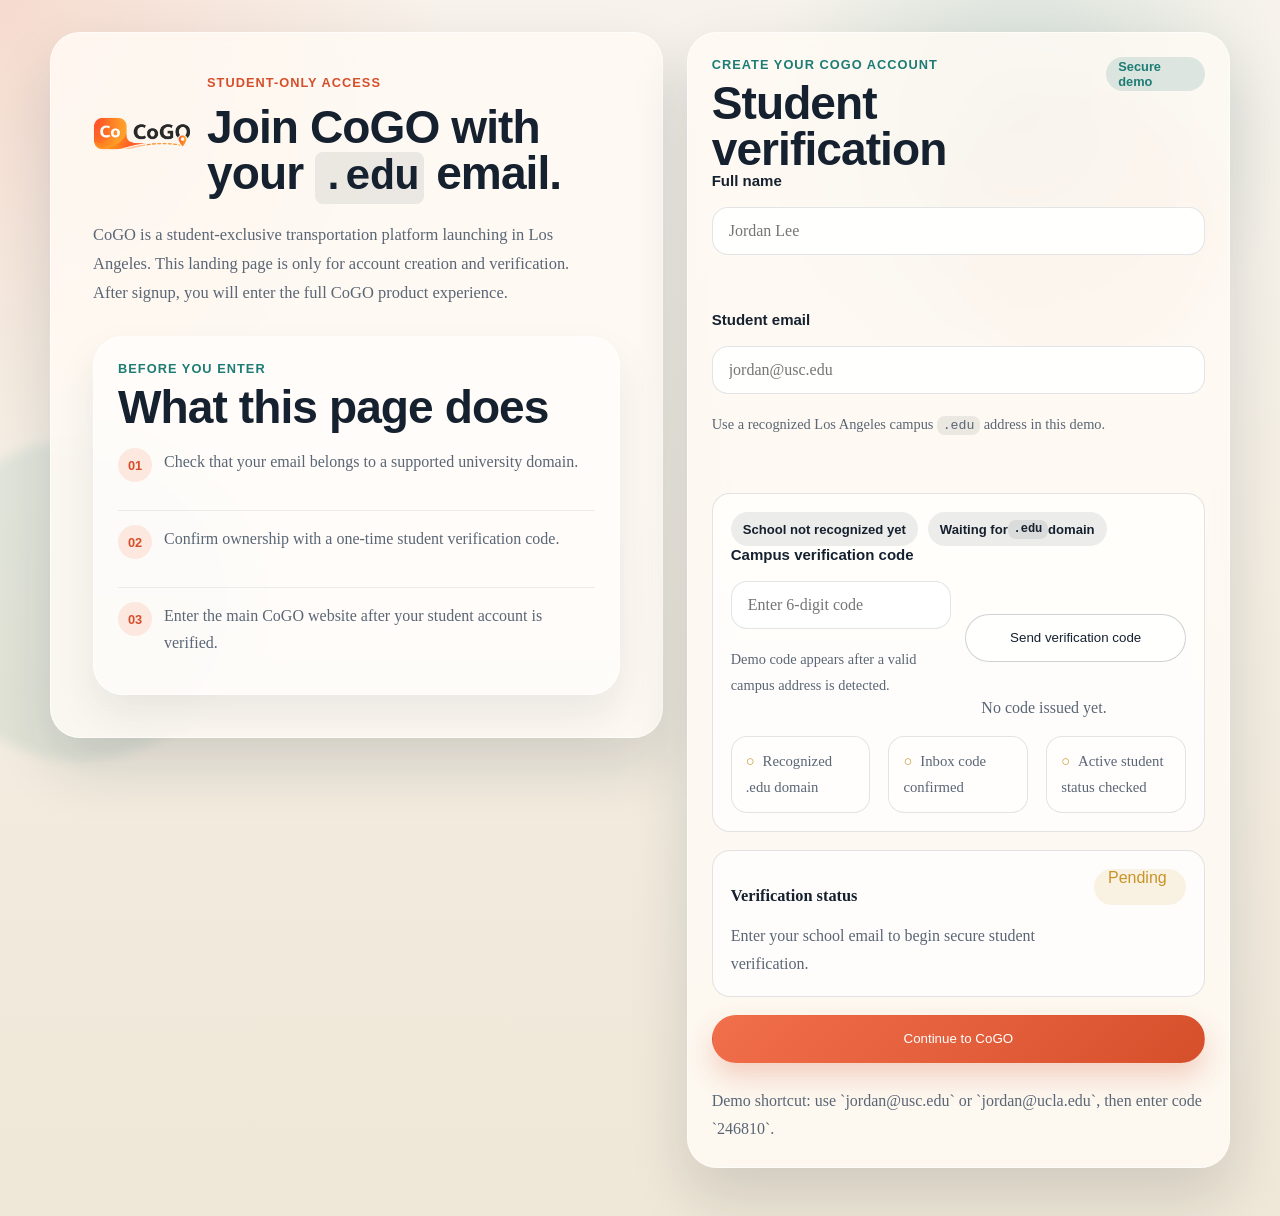
==== commit 0800b594: "refined css" ====
--- a/index.html
+++ b/index.html
@@ -16,7 +16,7 @@
         <img class="brand-logo-image" src="cogo.png" alt="CoGO logo">
         <div>
           <p class="eyebrow">Student-only access</p>
-          <h1>Join CoGO with your <code>.edu</code> email.</h1>
+          <h2>Join CoGO with your <code>.edu</code> email.</h2>
         </div>
       </div>
 
--- a/style.css
+++ b/style.css
@@ -142,11 +142,10 @@
 }
 
 .brand-logo-image {
-  width: 74px;
+  width: 100px;
   height: 74px;
   object-fit: cover;
   border-radius: 20px;
-  box-shadow: 0 14px 32px rgba(22, 33, 47, 0.14);
 }
 
 .brand-logo-image.small {
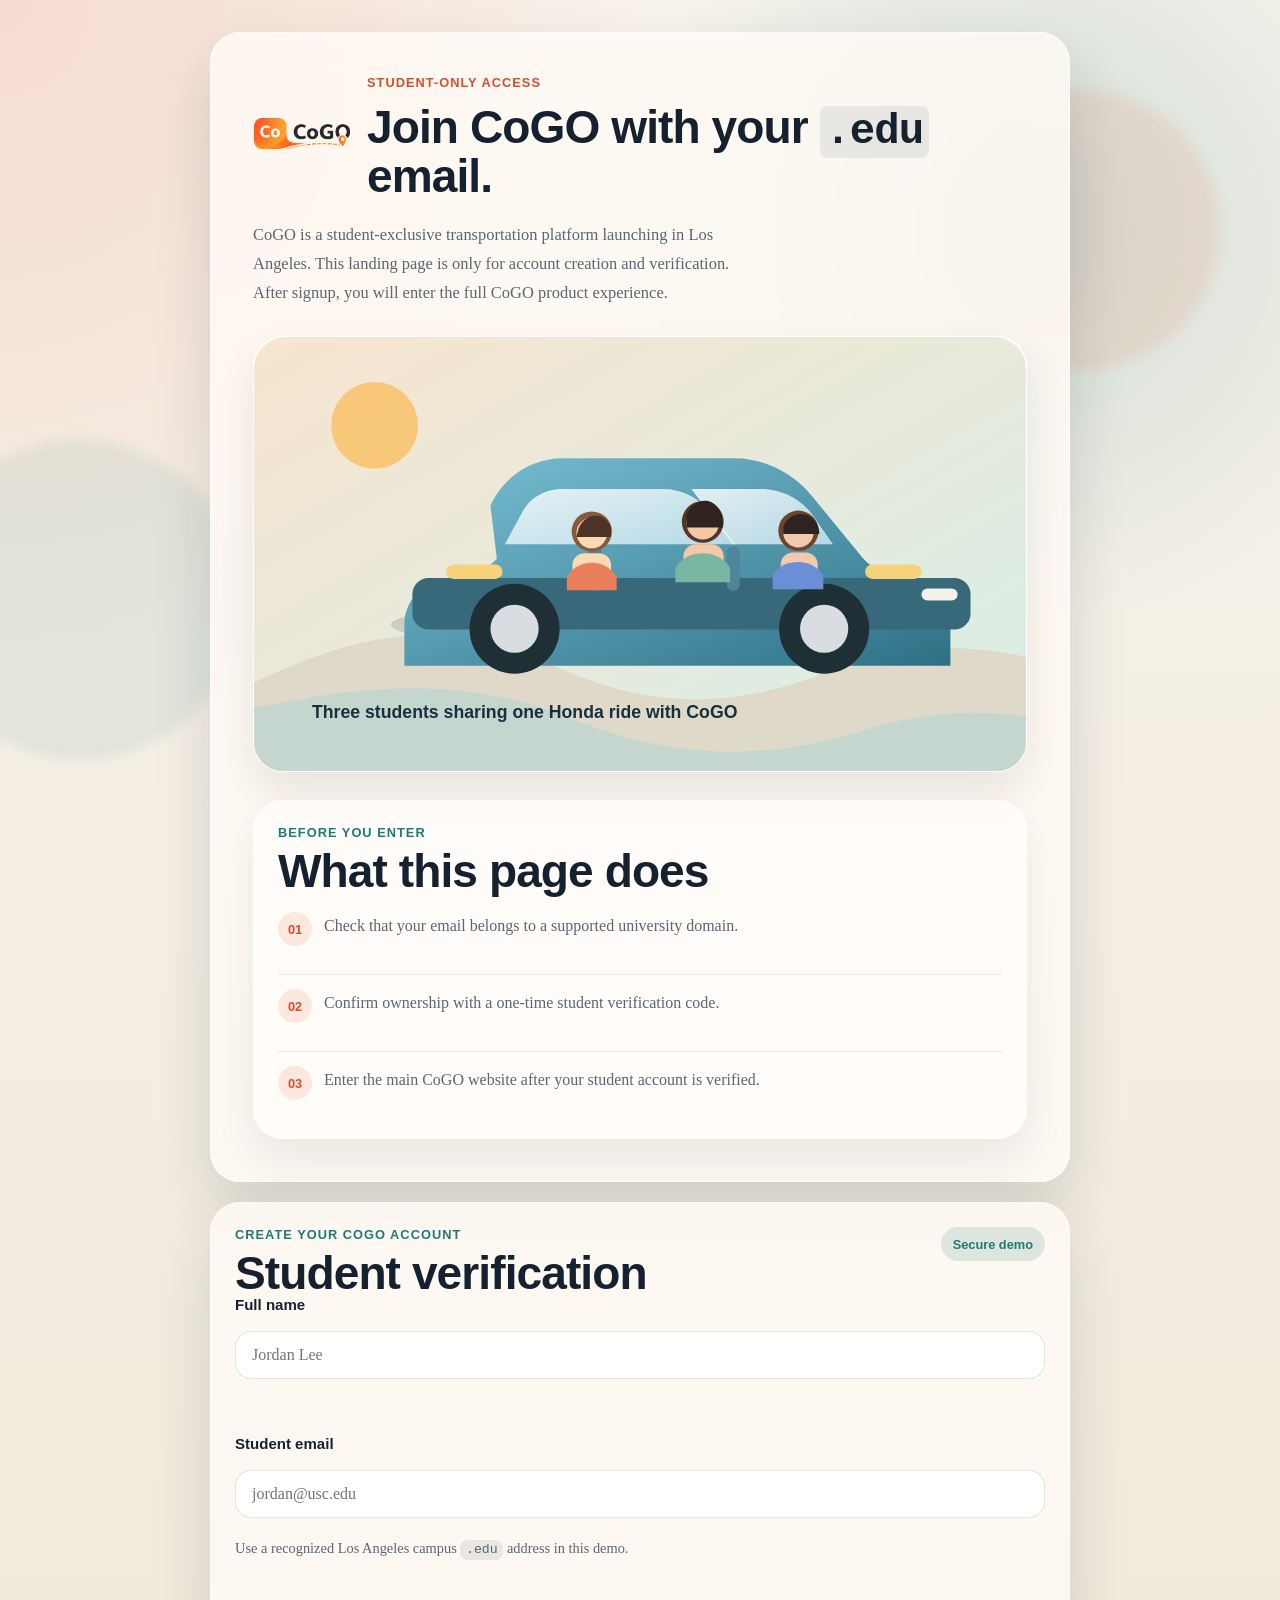
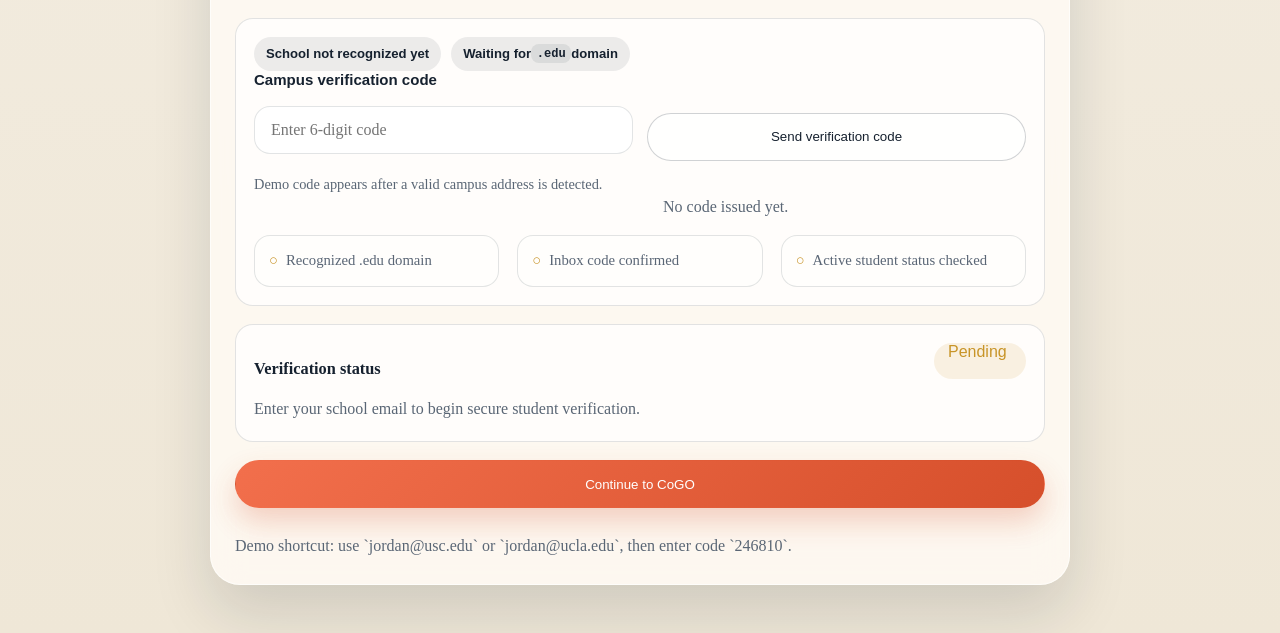
==== commit 2513adae: "UPDATED" ====
--- a/index.html
+++ b/index.html
@@ -24,6 +24,10 @@
         CoGO is a student-exclusive transportation platform launching in Los Angeles. This landing page is only for
         account creation and verification. After signup, you will enter the full CoGO product experience.
       </p>
+
+      <div class="signup-scene-card">
+        <img class="signup-scene-image" src="students-honda-scene.svg" alt="Three students riding together in a Honda car">
+      </div>
 
       <div class="overview-card">
         <p class="panel-label">Before you enter</p>
--- a/style.css
+++ b/style.css
@@ -87,10 +87,11 @@
 
 .signup-shell {
   display: grid;
-  grid-template-columns: 1.06fr 0.94fr;
-  gap: 24px;
+  grid-template-columns: 1fr;
+  gap: 20px;
   align-items: start;
   padding: 32px 0 48px;
+  max-width: 860px;
 }
 
 .signup-hero,
@@ -120,8 +121,7 @@
 }
 
 .signup-panel {
-  position: sticky;
-  top: 24px;
+  position: static;
 }
 
 .signup-card,
@@ -297,6 +297,21 @@
   font-size: 1.03rem;
 }
 
+.signup-scene-card {
+  margin-top: 28px;
+  overflow: hidden;
+  border-radius: var(--radius-xl);
+  border: 1px solid rgba(255, 255, 255, 0.65);
+  background: rgba(255, 255, 255, 0.42);
+  box-shadow: 0 20px 44px rgba(15, 30, 40, 0.1);
+}
+
+.signup-scene-image {
+  display: block;
+  width: 100%;
+  height: auto;
+}
+
 .signup-metrics,
 .hero-metrics {
   display: grid;
@@ -922,6 +937,58 @@
   background: rgba(22, 33, 47, 0.04);
 }
 
+.price-comparison {
+  display: grid;
+  gap: 10px;
+  margin-top: 12px;
+  padding: 14px;
+  border-radius: 16px;
+  background: rgba(242, 111, 76, 0.08);
+}
+
+.price-comparison-title {
+  font-family: "Trebuchet MS", "Segoe UI", sans-serif;
+  font-size: 0.92rem;
+  font-weight: 700;
+  color: var(--ink);
+}
+
+.price-grid {
+  display: grid;
+  grid-template-columns: repeat(3, minmax(0, 1fr));
+  gap: 10px;
+}
+
+.price-item {
+  padding: 10px 12px;
+  border-radius: 14px;
+  background: rgba(255, 255, 255, 0.82);
+  border: 1px solid rgba(22, 33, 47, 0.08);
+}
+
+.price-label {
+  display: block;
+  font-family: "Trebuchet MS", "Segoe UI", sans-serif;
+  font-size: 0.76rem;
+  font-weight: 700;
+  text-transform: uppercase;
+  letter-spacing: 0.05em;
+  color: var(--muted);
+}
+
+.price-value {
+  display: block;
+  margin-top: 4px;
+  font-family: "Trebuchet MS", "Segoe UI", sans-serif;
+  font-size: 1rem;
+  font-weight: 700;
+  color: var(--ink);
+}
+
+.price-value.accent {
+  color: var(--accent-deep);
+}
+
 .car-profile-title {
   font-family: "Trebuchet MS", "Segoe UI", sans-serif;
   font-size: 0.92rem;
@@ -978,16 +1045,11 @@
 }
 
 @media (max-width: 1080px) {
-  .signup-shell,
   .hero,
   .demo-layout,
   .feature-grid,
   .safety-grid {
     grid-template-columns: 1fr;
-  }
-
-  .signup-panel {
-    position: static;
   }
 }
 
@@ -1014,7 +1076,8 @@
   .hero-metrics,
   .field-grid,
   .message-compose,
-  .trust-checks {
+  .trust-checks,
+  .price-grid {
     grid-template-columns: 1fr;
   }
 
